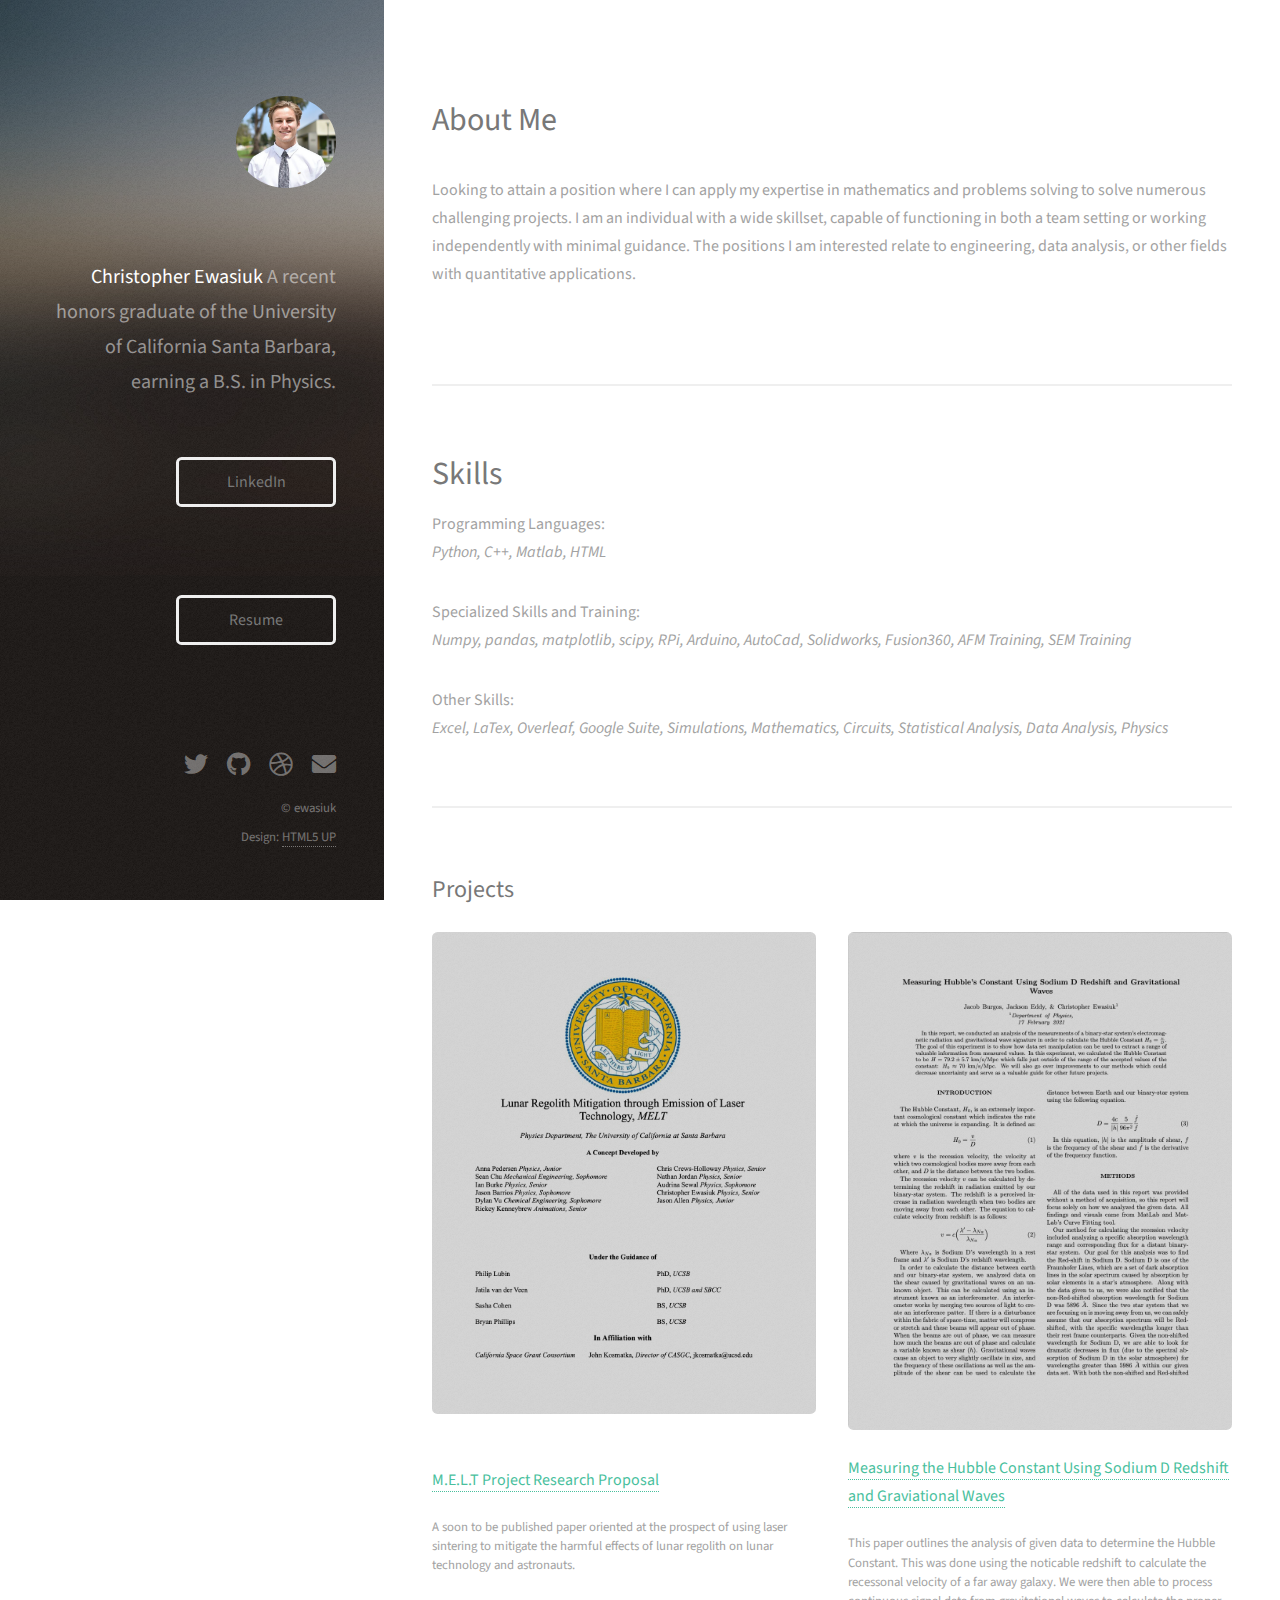
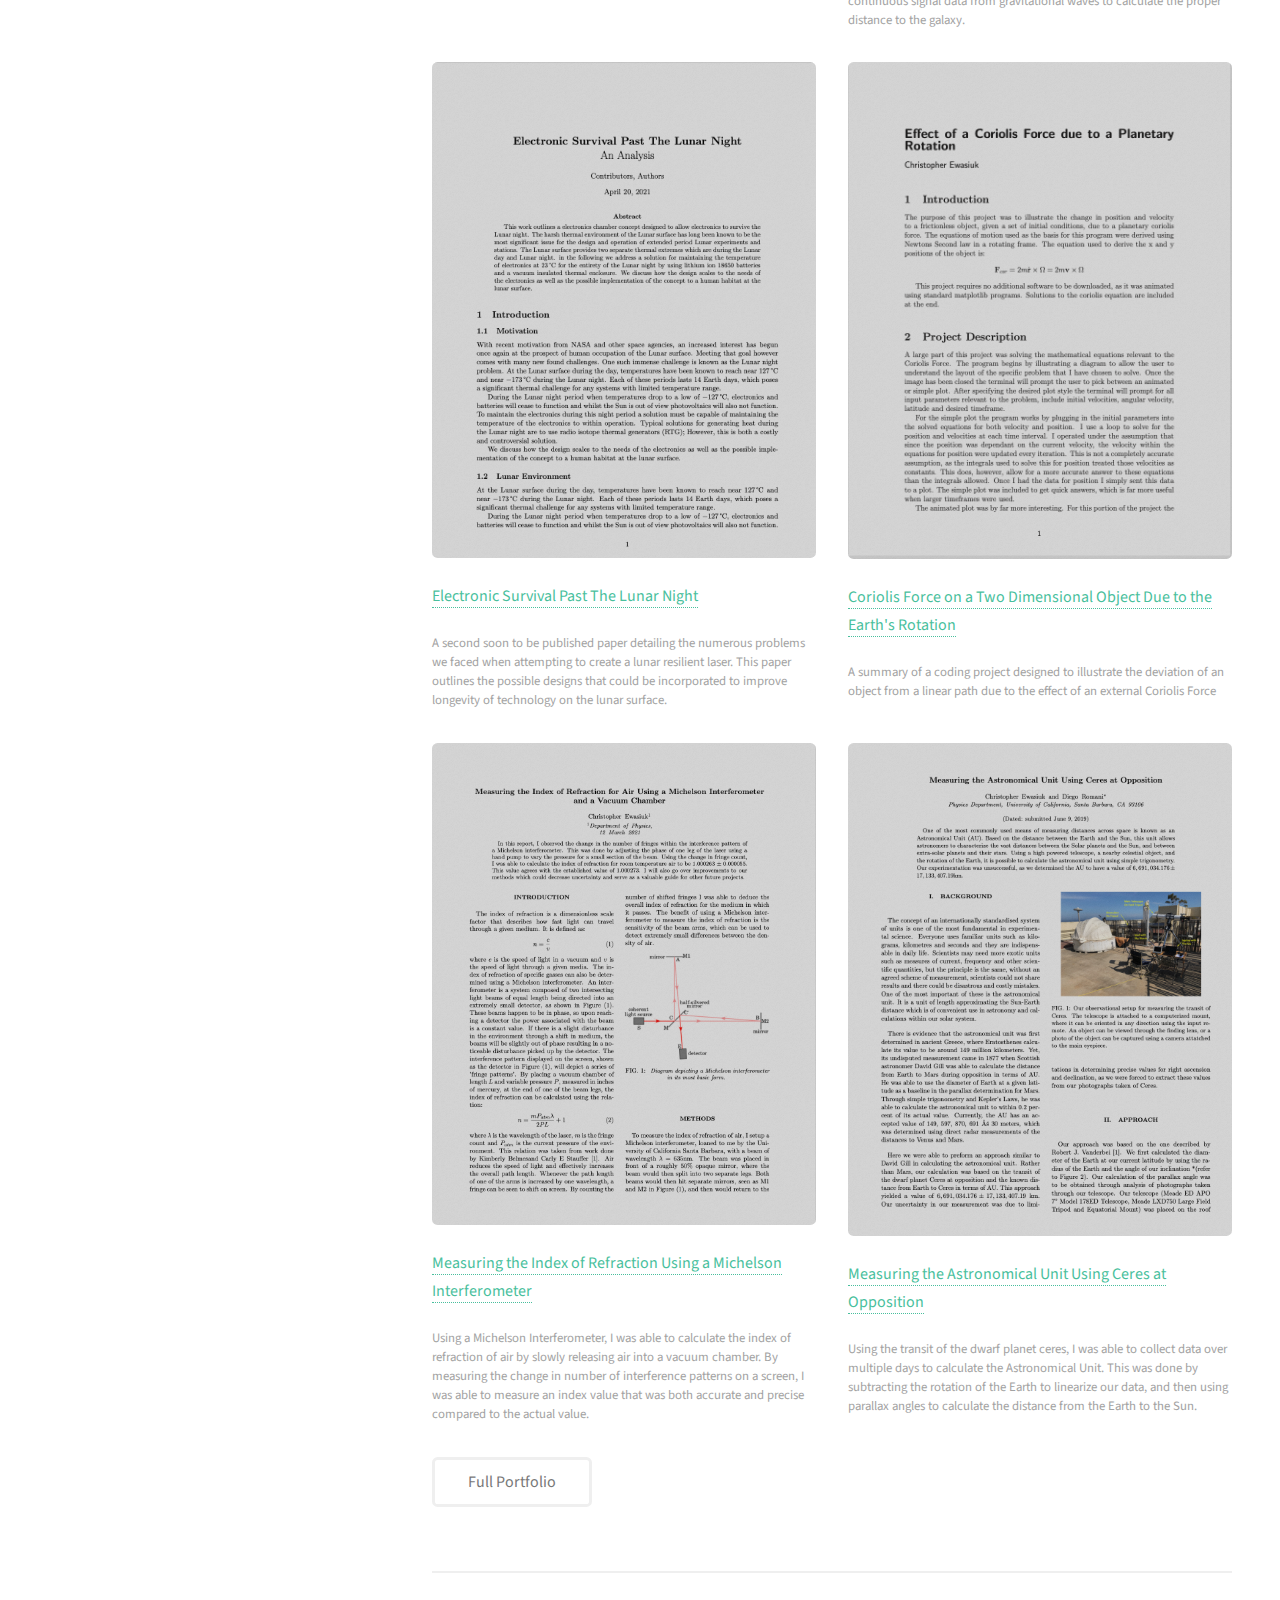
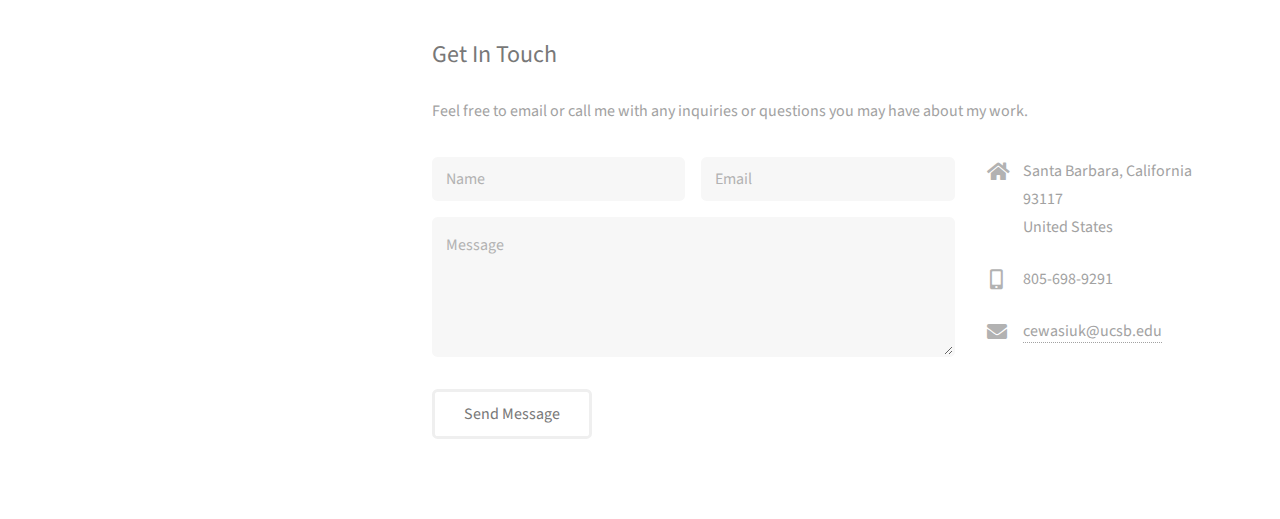
==== index.html @ 1a4da204 "Rename website.html to index.html" ====
<!DOCTYPE HTML>
<!--
	Strata by HTML5 UP
	html5up.net | @ajlkn
	Free for personal and commercial use under the CCA 3.0 license (html5up.net/license)
-->
<html>
	<head>

		<title>Christopher Ewasiuk</title>
		<meta charset="utf-8" />
		<meta name="viewport" content="width=device-width, initial-scale=1, user-scalable=no" />
		<link rel="stylesheet" href="assets/css/main.css" />
	</head>
	<body class="is-preload">

		<!-- Header -->

			<header id="header">
					<a href="#" class="image avatar"><img src="images/me1.png" alt="" /></a>
					<h1><strong>Christopher Ewasiuk</strong><br />
					A recent honors graduate of the University of California Santa Barbara, earning a B.S. in Physics.<br />
					<br>
					</h1>
					<form action="https://www.linkedin.com/in/christopher-ewasiuk-82a64120b/">
						<input type="submit" value="LinkedIn">
						</form>
						<form action="https://drive.google.com/file/d/13O8CID8kS0UCWxO7JYqqO5Xwuoe3tavs/view?usp=sharing">
							<input type="submit" value="Resume">
							</form>
				</div>
			</header>

		<!-- Main -->
			<div id="main">
				<!-- Zero -->
				<section id="one">
					<header class="major">
						<h2>About Me</h2>
					</header>
					<p>Looking to attain a position where I can apply my expertise in mathematics and problems solving to solve numerous challenging projects. I am an individual with a wide skillset, capable of functioning in both a team setting or working independently with minimal guidance. The positions I am interested relate to engineering, data analysis, or other fields with quantitative applications. </p>
					<ul class="actions">
					</ul>
				</section>
				<!-- One -->
					<section id="one">
						<header class="major">
							<h2>Skills</h2>
						<p></p>
						<h2></h2>
						Programming Languages:
						<br>
						<em>Python, C++, Matlab, HTML</em>
						<ul class="actions">
						</ul>
						<p></p>
						<h2></h2>
						Specialized Skills and Training: 
						<br>
						<em>Numpy, pandas, matplotlib, scipy, RPi, Arduino, AutoCad, Solidworks, Fusion360, AFM Training, SEM Training   </em>
						<ul class="actions">
						</ul>
						<p></p>
						<h2></h2>
						Other Skills: 
						<br>
						<em>Excel, LaTex, Overleaf, Google Suite, Simulations, Mathematics, Circuits, Statistical Analysis, Data Analysis, Physics </em>
						<ul class="actions">
						</ul>
					</section>

				<!-- Two -->
					<section id="two">
						<h2>Projects</h2>
						<div class="row">
							<article class="col-6 col-12-xsmall work-item">
								<a href="images/thumbs/RP.png" class="image fit thumb" style="cursor: pointer; outline: 0px;"><img src="images/thumbs/RP.png" alt=""></a>
								<a></a>
								<h2></h2>
								<br>
								<a href ="https://drive.google.com/file/d/1G3NxlJACDOku3ssRFEMOMwwFKSwKffoA/view?usp=sharing">M.E.L.T Project Research Proposal </a>
								<h2></h2>	
								<p>A soon to be published paper oriented at the prospect of using laser sintering to mitigate the harmful effects of lunar regolith on lunar technology and astronauts.</p>
							</article>			
							<article class="col-6 col-12-xsmall work-item">
								<a href="images/thumbs/HC.png" class="image fit thumb" style="cursor: pointer; outline: 0px;"><img src="images/thumbs/HC.png" alt=""></a>
								<a></a>
								<h2></h2>
								<a href ="https://drive.google.com/file/d/1qTR1HyWomZYc8K3uAt5KiYBdl4rA0m9V/view?usp=sharing">Measuring the Hubble Constant Using Sodium D Redshift and Graviational Waves </a>
								<h2></h2>	
								<p>This paper outlines the analysis of given data to determine the Hubble Constant. This was done using the noticable redshift to calculate the recessonal velocity of a far away galaxy. We were then able to process continuous signal data from gravitational waves to calculate the proper distance to the galaxy.</p>
							</article>
							<article class="col-6 col-12-xsmall work-item">
								<a href="images/thumbs/TI.png" class="image fit thumb" style="cursor: pointer; outline: 0px;"><img src="images/thumbs/TI.png" alt=""></a>
								<a></a>
								<h2></h2>
								<a href ="https://drive.google.com/file/d/1qG3LthXAlZELBkNAMPYZkUR-gJjnfCcK/view?usp=sharing">Electronic Survival Past The Lunar Night</a>
								<h2></h2>	
								<p>A second soon to be published paper detailing the numerous problems we faced when attempting to create a lunar resilient laser. This paper outlines the possible designs that could be incorporated to improve longevity of technology on the lunar surface.</p>
							</article>
							<article class="col-6 col-12-xsmall work-item">
								<a href="images/thumbs/CF.png" class="image fit thumb" style="cursor: pointer; outline: 0px;"><img src="images/thumbs/CF.png" alt=""></a>
								<a></a>
								<h2></h2>
								<a href ="https://drive.google.com/file/d/1Tsl9D94K9xUsn72bjaPOBS2mrAXFYmkR/view?usp=sharing">Coriolis Force on a Two Dimensional Object Due to the Earth's Rotation </a>
								<h2></h2>	
								<p>A summary of a coding project designed to illustrate the deviation of an object from a linear path due to the effect of an external Coriolis Force</p>
							</article>
							<article class="col-6 col-12-xsmall work-item">
								<a href="images/thumbs/MI.png" class="image fit thumb" style="cursor: pointer; outline: 0px;"><img src="images/thumbs/MI.png" alt=""></a>
								<a></a>
								<h2></h2>
								<a href ="https://drive.google.com/file/d/168sgkGkQBVQuEK2iRsjmVg5jV-Smj35y/view?usp=sharing">Measuring the Index of Refraction Using a Michelson Interferometer</a>
								<h2></h2>	
								<p>Using a Michelson Interferometer, I was able to calculate the index of refraction of air by slowly releasing air into a vacuum chamber. By measuring the change in number of interference patterns on a screen, I was able to measure an index value that was both accurate and precise compared to the actual value.</p>
							</article>
							<article class="col-6 col-12-xsmall work-item">
								<a href="images/thumbs/AU.png" class="image fit thumb" style="cursor: pointer; outline: 0px;"><img src="images/thumbs/AU.png" alt=""></a>
								<a></a>
								<h2></h2>
								<a href ="https://drive.google.com/file/d/1Mjc2VofhPYbtRqs7-HWRYAAvFCUDBJEt/view?usp=sharing">Measuring the Astronomical Unit Using Ceres at Opposition</a>
								<h2></h2>	
								<p>Using the transit of the dwarf planet ceres, I was able to collect data over multiple days to calculate the Astronomical Unit. This was done by subtracting the rotation of the Earth to linearize our data, and then using parallax angles to calculate the distance from the Earth to the Sun. </p>
							</article>

						</div>
						<ul class="actions">
							<li><a href="https://github.com/cewasiuk" class="button">Full Portfolio</a></li>
						</ul>
					</section>

				<!-- Three -->
					<section id="three">
						<h2>Get In Touch</h2>
						<p>Feel free to email or call me with any inquiries or questions you may have about my work.</p>
						<div class="row">
							<div class="col-8 col-12-small">
								<form method="post" action="#">
									<div class="row gtr-uniform gtr-50">
										<div class="col-6 col-12-xsmall"><input type="text" name="name" id="name" placeholder="Name" /></div>
										<div class="col-6 col-12-xsmall"><input type="email" name="email" id="email" placeholder="Email" /></div>
										<div class="col-12"><textarea name="message" id="message" placeholder="Message" rows="4"></textarea></div>
									</div>
								</form>
								<ul class="actions">
									<li><input type="submit" value="Send Message" /></li>
								</ul>
							</div>
							<div class="col-4 col-12-small">
								<ul class="labeled-icons">
									<li>
										<h3 class="icon solid fa-home"><span class="label">Address</span></h3>
										Santa Barbara, California 93117<br />
										United States
									</li>
									<li>
										<h3 class="icon solid fa-mobile-alt"><span class="label">Phone</span></h3>
										805-698-9291
									</li>
									<li>
										<h3 class="icon solid fa-envelope"><span class="label">Email</span></h3>
										<a href="#">cewasiuk@ucsb.edu</a>
									</li>
								</ul>
							</div>
						</div>
					</section>

				<!-- Four -->
				<!--
					<section id="four">
						<h2>Elements</h2>

						<section>
							<h4>Text</h4>
							<p>This is <b>bold</b> and this is <strong>strong</strong>. This is <i>italic</i> and this is <em>emphasized</em>.
							This is <sup>superscript</sup> text and this is <sub>subscript</sub> text.
							This is <u>underlined</u> and this is code: <code>for (;;) { ... }</code>. Finally, <a href="#">this is a link</a>.</p>
							<hr />
							<header>
								<h4>Heading with a Subtitle</h4>
								<p>Lorem ipsum dolor sit amet nullam id egestas urna aliquam</p>
							</header>
							<p>Nunc lacinia ante nunc ac lobortis. Interdum adipiscing gravida odio porttitor sem non mi integer non faucibus ornare mi ut ante amet placerat aliquet. Volutpat eu sed ante lacinia sapien lorem accumsan varius montes viverra nibh in adipiscing blandit tempus accumsan.</p>
							<header>
								<h5>Heading with a Subtitle</h5>
								<p>Lorem ipsum dolor sit amet nullam id egestas urna aliquam</p>
							</header>
							<p>Nunc lacinia ante nunc ac lobortis. Interdum adipiscing gravida odio porttitor sem non mi integer non faucibus ornare mi ut ante amet placerat aliquet. Volutpat eu sed ante lacinia sapien lorem accumsan varius montes viverra nibh in adipiscing blandit tempus accumsan.</p>
							<hr />
							<h2>Heading Level 2</h2>
							<h3>Heading Level 3</h3>
							<h4>Heading Level 4</h4>
							<h5>Heading Level 5</h5>
							<h6>Heading Level 6</h6>
							<hr />
							<h5>Blockquote</h5>
							<blockquote>Fringilla nisl. Donec accumsan interdum nisi, quis tincidunt felis sagittis eget tempus euismod. Vestibulum ante ipsum primis in faucibus vestibulum. Blandit adipiscing eu felis iaculis volutpat ac adipiscing accumsan faucibus. Vestibulum ante ipsum primis in faucibus lorem ipsum dolor sit amet nullam adipiscing eu felis.</blockquote>
							<h5>Preformatted</h5>
							<pre><code>i = 0;

while (!deck.isInOrder()) {
print 'Iteration ' + i;
deck.shuffle();
i++;
}

print 'It took ' + i + ' iterations to sort the deck.';</code></pre>
						</section>

						<section>
							<h4>Lists</h4>
							<div class="row">
								<div class="col-6 col-12-xsmall">
									<h5>Unordered</h5>
									<ul>
										<li>Dolor pulvinar etiam magna etiam.</li>
										<li>Sagittis adipiscing lorem eleifend.</li>
										<li>Felis enim feugiat dolore viverra.</li>
									</ul>
									<h5>Alternate</h5>
									<ul class="alt">
										<li>Dolor pulvinar etiam magna etiam.</li>
										<li>Sagittis adipiscing lorem eleifend.</li>
										<li>Felis enim feugiat dolore viverra.</li>
									</ul>
								</div>
								<div class="col-6 col-12-xsmall">
									<h5>Ordered</h5>
									<ol>
										<li>Dolor pulvinar etiam magna etiam.</li>
										<li>Etiam vel felis at lorem sed viverra.</li>
										<li>Felis enim feugiat dolore viverra.</li>
										<li>Dolor pulvinar etiam magna etiam.</li>
										<li>Etiam vel felis at lorem sed viverra.</li>
										<li>Felis enim feugiat dolore viverra.</li>
									</ol>
									<h5>Icons</h5>
									<ul class="icons">
										<li><a href="#" class="icon brands fa-twitter"><span class="label">Twitter</span></a></li>
										<li><a href="#" class="icon brands fa-facebook-f"><span class="label">Facebook</span></a></li>
										<li><a href="#" class="icon brands fa-instagram"><span class="label">Instagram</span></a></li>
										<li><a href="#" class="icon brands fa-github"><span class="label">Github</span></a></li>
										<li><a href="#" class="icon brands fa-dribbble"><span class="label">Dribbble</span></a></li>
										<li><a href="#" class="icon brands fa-tumblr"><span class="label">Tumblr</span></a></li>
									</ul>
								</div>
							</div>
							<h5>Actions</h5>
							<ul class="actions">
								<li><a href="#" class="button primary">Default</a></li>
								<li><a href="#" class="button">Default</a></li>
							</ul>
							<ul class="actions small">
								<li><a href="#" class="button primary small">Small</a></li>
								<li><a href="#" class="button small">Small</a></li>
							</ul>
							<div class="row">
								<div class="col-6 col-12-small">
									<ul class="actions stacked">
										<li><a href="#" class="button primary">Default</a></li>
										<li><a href="#" class="button">Default</a></li>
									</ul>
								</div>
								<div class="col-6 col-12-small">
									<ul class="actions stacked">
										<li><a href="#" class="button primary small">Small</a></li>
										<li><a href="#" class="button small">Small</a></li>
									</ul>
								</div>
								<div class="col-6 col-12-small">
									<ul class="actions stacked">
										<li><a href="#" class="button primary fit">Default</a></li>
										<li><a href="#" class="button fit">Default</a></li>
									</ul>
								</div>
								<div class="col-6 col-12-small">
									<ul class="actions stacked">
										<li><a href="#" class="button primary small fit">Small</a></li>
										<li><a href="#" class="button small fit">Small</a></li>
									</ul>
								</div>
							</div>
						</section>

						<section>
							<h4>Table</h4>
							<h5>Default</h5>
							<div class="table-wrapper">
								<table>
									<thead>
										<tr>
											<th>Name</th>
											<th>Description</th>
											<th>Price</th>
										</tr>
									</thead>
									<tbody>
										<tr>
											<td>Item One</td>
											<td>Ante turpis integer aliquet porttitor.</td>
											<td>29.99</td>
										</tr>
										<tr>
											<td>Item Two</td>
											<td>Vis ac commodo adipiscing arcu aliquet.</td>
											<td>19.99</td>
										</tr>
										<tr>
											<td>Item Three</td>
											<td> Morbi faucibus arcu accumsan lorem.</td>
											<td>29.99</td>
										</tr>
										<tr>
											<td>Item Four</td>
											<td>Vitae integer tempus condimentum.</td>
											<td>19.99</td>
										</tr>
										<tr>
											<td>Item Five</td>
											<td>Ante turpis integer aliquet porttitor.</td>
											<td>29.99</td>
										</tr>
									</tbody>
									<tfoot>
										<tr>
											<td colspan="2"></td>
											<td>100.00</td>
										</tr>
									</tfoot>
								</table>
							</div>

							<h5>Alternate</h5>
							<div class="table-wrapper">
								<table class="alt">
									<thead>
										<tr>
											<th>Name</th>
											<th>Description</th>
											<th>Price</th>
										</tr>
									</thead>
									<tbody>
										<tr>
											<td>Item One</td>
											<td>Ante turpis integer aliquet porttitor.</td>
											<td>29.99</td>
										</tr>
										<tr>
											<td>Item Two</td>
											<td>Vis ac commodo adipiscing arcu aliquet.</td>
											<td>19.99</td>
										</tr>
										<tr>
											<td>Item Three</td>
											<td> Morbi faucibus arcu accumsan lorem.</td>
											<td>29.99</td>
										</tr>
										<tr>
											<td>Item Four</td>
											<td>Vitae integer tempus condimentum.</td>
											<td>19.99</td>
										</tr>
										<tr>
											<td>Item Five</td>
											<td>Ante turpis integer aliquet porttitor.</td>
											<td>29.99</td>
										</tr>
									</tbody>
									<tfoot>
										<tr>
											<td colspan="2"></td>
											<td>100.00</td>
										</tr>
									</tfoot>
								</table>
							</div>
						</section>

						<section>
							<h4>Buttons</h4>
							<ul class="actions">
								<li><a href="#" class="button primary">Primary</a></li>
								<li><a href="#" class="button">Default</a></li>
							</ul>
							<ul class="actions">
								<li><a href="#" class="button large">Large</a></li>
								<li><a href="#" class="button">Default</a></li>
								<li><a href="#" class="button small">Small</a></li>
							</ul>
							<ul class="actions fit">
								<li><a href="#" class="button primary fit">Fit</a></li>
								<li><a href="#" class="button fit">Fit</a></li>
							</ul>
							<ul class="actions fit small">
								<li><a href="#" class="button primary fit small">Fit + Small</a></li>
								<li><a href="#" class="button fit small">Fit + Small</a></li>
							</ul>
							<ul class="actions">
								<li><a href="#" class="button primary icon solid fa-download">Icon</a></li>
								<li><a href="#" class="button icon solid fa-download">Icon</a></li>
							</ul>
							<ul class="actions">
								<li><span class="button primary disabled">Primary</span></li>
								<li><span class="button disabled">Default</span></li>
							</ul>
						</section>

						<section>
							<h4>Form</h4>
							<form method="post" action="#">
								<div class="row gtr-uniform gtr-50">
									<div class="col-6 col-12-xsmall">
										<input type="text" name="demo-name" id="demo-name" value="" placeholder="Name" />
									</div>
									<div class="col-6 col-12-xsmall">
										<input type="email" name="demo-email" id="demo-email" value="" placeholder="Email" />
									</div>
									<div class="col-12">
										<select name="demo-category" id="demo-category">
											<option value="">- Category -</option>
											<option value="1">Manufacturing</option>
											<option value="1">Shipping</option>
											<option value="1">Administration</option>
											<option value="1">Human Resources</option>
										</select>
									</div>
									<div class="col-4 col-12-small">
										<input type="radio" id="demo-priority-low" name="demo-priority" checked>
										<label for="demo-priority-low">Low Priority</label>
									</div>
									<div class="col-4 col-12-small">
										<input type="radio" id="demo-priority-normal" name="demo-priority">
										<label for="demo-priority-normal">Normal Priority</label>
									</div>
									<div class="col-4 col-12-small">
										<input type="radio" id="demo-priority-high" name="demo-priority">
										<label for="demo-priority-high">High Priority</label>
									</div>
									<div class="col-6 col-12-small">
										<input type="checkbox" id="demo-copy" name="demo-copy">
										<label for="demo-copy">Email me a copy of this message</label>
									</div>
									<div class="col-6 col-12-small">
										<input type="checkbox" id="demo-human" name="demo-human" checked>
										<label for="demo-human">I am a human and not a robot</label>
									</div>
									<div class="col-12">
										<textarea name="demo-message" id="demo-message" placeholder="Enter your message" rows="6"></textarea>
									</div>
									<div class="col-12">
										<ul class="actions">
											<li><input type="submit" value="Send Message" class="primary" /></li>
											<li><input type="reset" value="Reset" /></li>
										</ul>
									</div>
								</div>
							</form>
						</section>

						<section>
							<h4>Image</h4>
							<h5>Fit</h5>
							<div class="box alt">
								<div class="row gtr-50 gtr-uniform">
									<div class="col-12"><span class="image fit"><img src="images/fulls/05.jpg" alt="" /></span></div>
									<div class="col-4"><span class="image fit"><img src="images/thumbs/01.jpg" alt="" /></span></div>
									<div class="col-4"><span class="image fit"><img src="images/thumbs/02.jpg" alt="" /></span></div>
									<div class="col-4"><span class="image fit"><img src="images/thumbs/03.jpg" alt="" /></span></div>
									<div class="col-4"><span class="image fit"><img src="images/thumbs/04.jpg" alt="" /></span></div>
									<div class="col-4"><span class="image fit"><img src="images/thumbs/05.jpg" alt="" /></span></div>
									<div class="col-4"><span class="image fit"><img src="images/thumbs/06.jpg" alt="" /></span></div>
									<div class="col-4"><span class="image fit"><img src="images/thumbs/03.jpg" alt="" /></span></div>
									<div class="col-4"><span class="image fit"><img src="images/thumbs/02.jpg" alt="" /></span></div>
									<div class="col-4"><span class="image fit"><img src="images/thumbs/01.jpg" alt="" /></span></div>
								</div>
							</div>
							<h5>Left &amp; Right</h5>
							<p><span class="image left"><img src="images/avatar.jpg" alt="" /></span>Fringilla nisl. Donec accumsan interdum nisi, quis tincidunt felis sagittis eget. tempus euismod. Vestibulum ante ipsum primis in faucibus vestibulum. Blandit adipiscing eu felis iaculis volutpat ac adipiscing accumsan eu faucibus. Integer ac pellentesque praesent tincidunt felis sagittis eget. tempus euismod. Vestibulum ante ipsum primis in faucibus vestibulum. Blandit adipiscing eu felis iaculis volutpat ac adipiscing accumsan eu faucibus. Integer ac pellentesque praesent. Donec accumsan interdum nisi, quis tincidunt felis sagittis eget. tempus euismod. Vestibulum ante ipsum primis in faucibus vestibulum. Blandit adipiscing eu felis iaculis volutpat ac adipiscing accumsan eu faucibus. Integer ac pellentesque praesent tincidunt felis sagittis eget. tempus euismod. Vestibulum ante ipsum primis in faucibus vestibulum. Blandit adipiscing eu felis iaculis volutpat ac adipiscing accumsan eu faucibus. Integer ac pellentesque praesent.</p>
							<p><span class="image right"><img src="images/avatar.jpg" alt="" /></span>Fringilla nisl. Donec accumsan interdum nisi, quis tincidunt felis sagittis eget. tempus euismod. Vestibulum ante ipsum primis in faucibus vestibulum. Blandit adipiscing eu felis iaculis volutpat ac adipiscing accumsan eu faucibus. Integer ac pellentesque praesent tincidunt felis sagittis eget. tempus euismod. Vestibulum ante ipsum primis in faucibus vestibulum. Blandit adipiscing eu felis iaculis volutpat ac adipiscing accumsan eu faucibus. Integer ac pellentesque praesent. Donec accumsan interdum nisi, quis tincidunt felis sagittis eget. tempus euismod. Vestibulum ante ipsum primis in faucibus vestibulum. Blandit adipiscing eu felis iaculis volutpat ac adipiscing accumsan eu faucibus. Integer ac pellentesque praesent tincidunt felis sagittis eget. tempus euismod. Vestibulum ante ipsum primis in faucibus vestibulum. Blandit adipiscing eu felis iaculis volutpat ac adipiscing accumsan eu faucibus. Integer ac pellentesque praesent.</p>
						</section>

					</section>
				-->

			</div>

		<!-- Footer -->
			<footer id="footer">
				<div class="inner">
					<ul class="icons">
						<li><a href="#" class="icon brands fa-twitter"><span class="label">Twitter</span></a></li>
						<li><a href="#" class="icon brands fa-github"><span class="label">Github</span></a></li>
						<li><a href="#" class="icon brands fa-dribbble"><span class="label">Dribbble</span></a></li>
						<li><a href="#" class="icon solid fa-envelope"><span class="label">Email</span></a></li>
					</ul>
					<ul class="copyright">
						<li>&copy; ewasiuk</li><li>Design: <a href="http://html5up.net">HTML5 UP</a></li>
					</ul>
				</div>
			</footer>

		<!-- Scripts -->
			<script src="assets/js/jquery.min.js"></script>
			<script src="assets/js/jquery.poptrox.min.js"></script>
			<script src="assets/js/browser.min.js"></script>
			<script src="assets/js/breakpoints.min.js"></script>
			<script src="assets/js/util.js"></script>
			<script src="assets/js/main.js"></script>

	</body>
</html>
---- assets/css/main.css ----
@import url("fontawesome-all.min.css");
@import url("https://fonts.googleapis.com/css?family=Source+Sans+Pro:400,400italic");

/*
	Strata by HTML5 UP
	html5up.net | @ajlkn
	Free for personal and commercial use under the CCA 3.0 license (html5up.net/license)
*/

html, body, div, span, applet, object,
iframe, h1, h2, h3, h4, h5, h6, p, blockquote,
pre, a, abbr, acronym, address, big, cite,
code, del, dfn, em, img, ins, kbd, q, s, samp,
small, strike, strong, sub, sup, tt, var, b,
u, i, center, dl, dt, dd, ol, ul, li, fieldset,
form, label, legend, table, caption, tbody,
tfoot, thead, tr, th, td, article, aside,
canvas, details, embed, figure, figcaption,
footer, header, hgroup, menu, nav, output, ruby,
section, summary, time, mark, audio, video {
	margin: 0;
	padding: 0;
	border: 0;
	font-size: 100%;
	font: inherit;
	vertical-align: baseline;}

article, aside, details, figcaption, figure,
footer, header, hgroup, menu, nav, section {
	display: block;}

body {
	line-height: 1;
}

ol, ul {
	list-style: none;
}

blockquote, q {
	quotes: none;
}

	blockquote:before, blockquote:after, q:before, q:after {
		content: '';
		content: none;
	}

table {
	border-collapse: collapse;
	border-spacing: 0;
}

body {
	-webkit-text-size-adjust: none;
}

mark {
	background-color: transparent;
	color: inherit;
}

input::-moz-focus-inner {
	border: 0;
	padding: 0;
}

input, select, textarea {
	-moz-appearance: none;
	-webkit-appearance: none;
	-ms-appearance: none;
	appearance: none;
}

/* Basic */

	html {
		box-sizing: border-box;
	}

	*, *:before, *:after {
		box-sizing: inherit;
	}

	body {
		background: #fff;
	}

		body.is-preload *, body.is-preload *:before, body.is-preload *:after {
			-moz-animation: none !important;
			-webkit-animation: none !important;
			-ms-animation: none !important;
			animation: none !important;
			-moz-transition: none !important;
			-webkit-transition: none !important;
			-ms-transition: none !important;
			transition: none !important;
		}

	body, input, select, textarea {
		color: #a2a2a2;
		font-family: "Source Sans Pro", Helvetica, sans-serif;
		font-size: 16pt;
		font-weight: 400;
		line-height: 1.75em;
	}

	a {
		-moz-transition: color 0.2s ease-in-out, border-color 0.2s ease-in-out;
		-webkit-transition: color 0.2s ease-in-out, border-color 0.2s ease-in-out;
		-ms-transition: color 0.2s ease-in-out, border-color 0.2s ease-in-out;
		transition: color 0.2s ease-in-out, border-color 0.2s ease-in-out;
		border-bottom: dotted 1px;
		color: #49bf9d;
		text-decoration: none;
	}

		a:hover {
			border-bottom-color: transparent;
			color: #49bf9d !important;
			text-decoration: none;
		}

	strong, b {
		color: #787878;
		font-weight: 400;
	}

	em, i {
		font-style: italic;
	}

	p {
		margin: 0 0 2em 0;
	}

	h1, h2, h3, h4, h5, h6 {
		color: #787878;
		font-weight: 400;
		line-height: 1em;
		margin: 0 0 1em 0;
	}

		h1 a, h2 a, h3 a, h4 a, h5 a, h6 a {
			color: inherit;
			text-decoration: none;
		}

	h1 {
		font-size: 2em;
		line-height: 1.5em;
	}

	h2 {
		font-size: 1.5em;
		line-height: 1.5em;
	}

	h3 {
		font-size: 1.25em;
		line-height: 1.5em;
	}

	h4 {
		font-size: 1.1em;
		line-height: 1.5em;
	}

	h5 {
		font-size: 0.9em;
		line-height: 1.5em;
	}

	h6 {
		font-size: 0.7em;
		line-height: 1.5em;
	}

	sub {
		font-size: 0.8em;
		position: relative;
		top: 0.5em;
	}

	sup {
		font-size: 0.8em;
		position: relative;
		top: -0.5em;
	}

	hr {
		border: 0;
		border-bottom: solid 2px #efefef;
		margin: 2em 0;
	}

		hr.major {
			margin: 3em 0;
		}

	blockquote {
		border-left: solid 6px #efefef;
		font-style: italic;
		margin: 0 0 2em 0;
		padding: 0.5em 0 0.5em 1.5em;
	}

	code {
		background: #f7f7f7;
		border-radius: 0.35em;
		border: solid 2px #efefef;
		font-family: "Courier New", monospace;
		font-size: 0.9em;
		margin: 0 0.25em;
		padding: 0.25em 0.65em;
	}

	pre {
		-webkit-overflow-scrolling: touch;
		font-family: "Courier New", monospace;
		font-size: 0.9em;
		margin: 0 0 2em 0;
	}

		pre code {
			display: block;
			line-height: 1.75em;
			padding: 1em 1.5em;
			overflow-x: auto;
		}

	.align-left {
		text-align: left;
	}

	.align-center {
		text-align: center;
	}

	.align-right {
		text-align: right;
	}

/* Container */

	.container {
		margin: 0 auto;
		max-width: calc(100% - 4em);
		width: 100%;
	}

		.container.xsmall {
			width: 25%;
		}

		.container.small {
			width: 50%;
		}

		.container.medium {
			width: 75%;
		}

		.container.large {
			width: 125%;
		}

		.container.xlarge {
			width: 150%;
		}

		.container.max {
			width: 100%;
		}

		@media screen and (max-width: 980px) {

			.container {
				width: 100% !important;
				max-width: 100% !important;
			}

		}

		@media screen and (max-width: 480px) {

			.container {
				max-width: calc(100% - 3em);
			}

		}

/* Row */

	.row {
		display: flex;
		flex-wrap: wrap;
		box-sizing: border-box;
		align-items: stretch;
	}

		.row > * {
			box-sizing: border-box;
		}

		.row.gtr-uniform > * > :last-child {
			margin-bottom: 0;
		}

		.row.aln-left {
			justify-content: flex-start;
		}

		.row.aln-center {
			justify-content: center;
		}

		.row.aln-right {
			justify-content: flex-end;
		}

		.row.aln-top {
			align-items: flex-start;
		}

		.row.aln-middle {
			align-items: center;
		}

		.row.aln-bottom {
			align-items: flex-end;
		}

		.row > .imp {
			order: -1;
		}

		.row > .col-1 {
			width: 8.33333%;
		}

		.row > .off-1 {
			margin-left: 8.33333%;
		}

		.row > .col-2 {
			width: 16.66667%;
		}

		.row > .off-2 {
			margin-left: 16.66667%;
		}

		.row > .col-3 {
			width: 25%;
		}

		.row > .off-3 {
			margin-left: 25%;
		}

		.row > .col-4 {
			width: 33.33333%;
		}

		.row > .off-4 {
			margin-left: 33.33333%;
		}

		.row > .col-5 {
			width: 41.66667%;
		}

		.row > .off-5 {
			margin-left: 41.66667%;
		}

		.row > .col-6 {
			width: 50%;
		}

		.row > .off-6 {
			margin-left: 50%;
		}

		.row > .col-7 {
			width: 58.33333%;
		}

		.row > .off-7 {
			margin-left: 58.33333%;
		}

		.row > .col-8 {
			width: 66.66667%;
		}

		.row > .off-8 {
			margin-left: 66.66667%;
		}

		.row > .col-9 {
			width: 75%;
		}

		.row > .off-9 {
			margin-left: 75%;
		}

		.row > .col-10 {
			width: 83.33333%;
		}

		.row > .off-10 {
			margin-left: 83.33333%;
		}

		.row > .col-11 {
			width: 91.66667%;
		}

		.row > .off-11 {
			margin-left: 91.66667%;
		}

		.row > .col-12 {
			width: 100%;
		}

		.row > .off-12 {
			margin-left: 100%;
		}

		.row.gtr-0 {
			margin-top: 0;
			margin-left: 0em;
		}

			.row.gtr-0 > * {
				padding: 0 0 0 0em;
			}

			.row.gtr-0.gtr-uniform {
				margin-top: 0em;
			}

				.row.gtr-0.gtr-uniform > * {
					padding-top: 0em;
				}

		.row.gtr-25 {
			margin-top: 0;
			margin-left: -0.625em;
		}

			.row.gtr-25 > * {
				padding: 0 0 0 0.625em;
			}

			.row.gtr-25.gtr-uniform {
				margin-top: -0.625em;
			}

				.row.gtr-25.gtr-uniform > * {
					padding-top: 0.625em;
				}

		.row.gtr-50 {
			margin-top: 0;
			margin-left: -1.25em;
		}

			.row.gtr-50 > * {
				padding: 0 0 0 1.25em;
			}

			.row.gtr-50.gtr-uniform {
				margin-top: -1.25em;
			}

				.row.gtr-50.gtr-uniform > * {
					padding-top: 1.25em;
				}

		.row {
			margin-top: 0;
			margin-left: -2.5em;
		}

			.row > * {
				padding: 0 0 0 2.5em;
			}

			.row.gtr-uniform {
				margin-top: -2.5em;
			}

				.row.gtr-uniform > * {
					padding-top: 2.5em;
				}

		.row.gtr-150 {
			margin-top: 0;
			margin-left: -3.75em;
		}

			.row.gtr-150 > * {
				padding: 0 0 0 3.75em;
			}

			.row.gtr-150.gtr-uniform {
				margin-top: -3.75em;
			}

				.row.gtr-150.gtr-uniform > * {
					padding-top: 3.75em;
				}

		.row.gtr-200 {
			margin-top: 0;
			margin-left: -5em;
		}

			.row.gtr-200 > * {
				padding: 0 0 0 5em;
			}

			.row.gtr-200.gtr-uniform {
				margin-top: -5em;
			}

				.row.gtr-200.gtr-uniform > * {
					padding-top: 5em;
				}

		@media screen and (max-width: 1800px) {

			.row {
				display: flex;
				flex-wrap: wrap;
				box-sizing: border-box;
				align-items: stretch;
			}

				.row > * {
					box-sizing: border-box;
				}

				.row.gtr-uniform > * > :last-child {
					margin-bottom: 0;
				}

				.row.aln-left {
					justify-content: flex-start;
				}

				.row.aln-center {
					justify-content: center;
				}

				.row.aln-right {
					justify-content: flex-end;
				}

				.row.aln-top {
					align-items: flex-start;
				}

				.row.aln-middle {
					align-items: center;
				}

				.row.aln-bottom {
					align-items: flex-end;
				}

				.row > .imp-xlarge {
					order: -1;
				}

				.row > .col-1-xlarge {
					width: 8.33333%;
				}

				.row > .off-1-xlarge {
					margin-left: 8.33333%;
				}

				.row > .col-2-xlarge {
					width: 16.66667%;
				}

				.row > .off-2-xlarge {
					margin-left: 16.66667%;
				}

				.row > .col-3-xlarge {
					width: 25%;
				}

				.row > .off-3-xlarge {
					margin-left: 25%;
				}

				.row > .col-4-xlarge {
					width: 33.33333%;
				}

				.row > .off-4-xlarge {
					margin-left: 33.33333%;
				}

				.row > .col-5-xlarge {
					width: 41.66667%;
				}

				.row > .off-5-xlarge {
					margin-left: 41.66667%;
				}

				.row > .col-6-xlarge {
					width: 50%;
				}

				.row > .off-6-xlarge {
					margin-left: 50%;
				}

				.row > .col-7-xlarge {
					width: 58.33333%;
				}

				.row > .off-7-xlarge {
					margin-left: 58.33333%;
				}

				.row > .col-8-xlarge {
					width: 66.66667%;
				}

				.row > .off-8-xlarge {
					margin-left: 66.66667%;
				}

				.row > .col-9-xlarge {
					width: 75%;
				}

				.row > .off-9-xlarge {
					margin-left: 75%;
				}

				.row > .col-10-xlarge {
					width: 83.33333%;
				}

				.row > .off-10-xlarge {
					margin-left: 83.33333%;
				}

				.row > .col-11-xlarge {
					width: 91.66667%;
				}

				.row > .off-11-xlarge {
					margin-left: 91.66667%;
				}

				.row > .col-12-xlarge {
					width: 100%;
				}

				.row > .off-12-xlarge {
					margin-left: 100%;
				}

				.row.gtr-0 {
					margin-top: 0;
					margin-left: 0em;
				}

					.row.gtr-0 > * {
						padding: 0 0 0 0em;
					}

					.row.gtr-0.gtr-uniform {
						margin-top: 0em;
					}

						.row.gtr-0.gtr-uniform > * {
							padding-top: 0em;
						}

				.row.gtr-25 {
					margin-top: 0;
					margin-left: -0.625em;
				}

					.row.gtr-25 > * {
						padding: 0 0 0 0.625em;
					}

					.row.gtr-25.gtr-uniform {
						margin-top: -0.625em;
					}

						.row.gtr-25.gtr-uniform > * {
							padding-top: 0.625em;
						}

				.row.gtr-50 {
					margin-top: 0;
					margin-left: -1.25em;
				}

					.row.gtr-50 > * {
						padding: 0 0 0 1.25em;
					}

					.row.gtr-50.gtr-uniform {
						margin-top: -1.25em;
					}

						.row.gtr-50.gtr-uniform > * {
							padding-top: 1.25em;
						}

				.row {
					margin-top: 0;
					margin-left: -2.5em;
				}

					.row > * {
						padding: 0 0 0 2.5em;
					}

					.row.gtr-uniform {
						margin-top: -2.5em;
					}

						.row.gtr-uniform > * {
							padding-top: 2.5em;
						}

				.row.gtr-150 {
					margin-top: 0;
					margin-left: -3.75em;
				}

					.row.gtr-150 > * {
						padding: 0 0 0 3.75em;
					}

					.row.gtr-150.gtr-uniform {
						margin-top: -3.75em;
					}

						.row.gtr-150.gtr-uniform > * {
							padding-top: 3.75em;
						}

				.row.gtr-200 {
					margin-top: 0;
					margin-left: -5em;
				}

					.row.gtr-200 > * {
						padding: 0 0 0 5em;
					}

					.row.gtr-200.gtr-uniform {
						margin-top: -5em;
					}

						.row.gtr-200.gtr-uniform > * {
							padding-top: 5em;
						}

		}

		@media screen and (max-width: 1280px) {

			.row {
				display: flex;
				flex-wrap: wrap;
				box-sizing: border-box;
				align-items: stretch;
			}

				.row > * {
					box-sizing: border-box;
				}

				.row.gtr-uniform > * > :last-child {
					margin-bottom: 0;
				}

				.row.aln-left {
					justify-content: flex-start;
				}

				.row.aln-center {
					justify-content: center;
				}

				.row.aln-right {
					justify-content: flex-end;
				}

				.row.aln-top {
					align-items: flex-start;
				}

				.row.aln-middle {
					align-items: center;
				}

				.row.aln-bottom {
					align-items: flex-end;
				}

				.row > .imp-large {
					order: -1;
				}

				.row > .col-1-large {
					width: 8.33333%;
				}

				.row > .off-1-large {
					margin-left: 8.33333%;
				}

				.row > .col-2-large {
					width: 16.66667%;
				}

				.row > .off-2-large {
					margin-left: 16.66667%;
				}

				.row > .col-3-large {
					width: 25%;
				}

				.row > .off-3-large {
					margin-left: 25%;
				}

				.row > .col-4-large {
					width: 33.33333%;
				}

				.row > .off-4-large {
					margin-left: 33.33333%;
				}

				.row > .col-5-large {
					width: 41.66667%;
				}

				.row > .off-5-large {
					margin-left: 41.66667%;
				}

				.row > .col-6-large {
					width: 50%;
				}

				.row > .off-6-large {
					margin-left: 50%;
				}

				.row > .col-7-large {
					width: 58.33333%;
				}

				.row > .off-7-large {
					margin-left: 58.33333%;
				}

				.row > .col-8-large {
					width: 66.66667%;
				}

				.row > .off-8-large {
					margin-left: 66.66667%;
				}

				.row > .col-9-large {
					width: 75%;
				}

				.row > .off-9-large {
					margin-left: 75%;
				}

				.row > .col-10-large {
					width: 83.33333%;
				}

				.row > .off-10-large {
					margin-left: 83.33333%;
				}

				.row > .col-11-large {
					width: 91.66667%;
				}

				.row > .off-11-large {
					margin-left: 91.66667%;
				}

				.row > .col-12-large {
					width: 100%;
				}

				.row > .off-12-large {
					margin-left: 100%;
				}

				.row.gtr-0 {
					margin-top: 0;
					margin-left: 0em;
				}

					.row.gtr-0 > * {
						padding: 0 0 0 0em;
					}

					.row.gtr-0.gtr-uniform {
						margin-top: 0em;
					}

						.row.gtr-0.gtr-uniform > * {
							padding-top: 0em;
						}

				.row.gtr-25 {
					margin-top: 0;
					margin-left: -0.5em;
				}

					.row.gtr-25 > * {
						padding: 0 0 0 0.5em;
					}

					.row.gtr-25.gtr-uniform {
						margin-top: -0.5em;
					}

						.row.gtr-25.gtr-uniform > * {
							padding-top: 0.5em;
						}

				.row.gtr-50 {
					margin-top: 0;
					margin-left: -1em;
				}

					.row.gtr-50 > * {
						padding: 0 0 0 1em;
					}

					.row.gtr-50.gtr-uniform {
						margin-top: -1em;
					}

						.row.gtr-50.gtr-uniform > * {
							padding-top: 1em;
						}

				.row {
					margin-top: 0;
					margin-left: -2em;
				}

					.row > * {
						padding: 0 0 0 2em;
					}

					.row.gtr-uniform {
						margin-top: -2em;
					}

						.row.gtr-uniform > * {
							padding-top: 2em;
						}

				.row.gtr-150 {
					margin-top: 0;
					margin-left: -3em;
				}

					.row.gtr-150 > * {
						padding: 0 0 0 3em;
					}

					.row.gtr-150.gtr-uniform {
						margin-top: -3em;
					}

						.row.gtr-150.gtr-uniform > * {
							padding-top: 3em;
						}

				.row.gtr-200 {
					margin-top: 0;
					margin-left: -4em;
				}

					.row.gtr-200 > * {
						padding: 0 0 0 4em;
					}

					.row.gtr-200.gtr-uniform {
						margin-top: -4em;
					}

						.row.gtr-200.gtr-uniform > * {
							padding-top: 4em;
						}

		}

		@media screen and (max-width: 980px) {

			.row {
				display: flex;
				flex-wrap: wrap;
				box-sizing: border-box;
				align-items: stretch;
			}

				.row > * {
					box-sizing: border-box;
				}

				.row.gtr-uniform > * > :last-child {
					margin-bottom: 0;
				}

				.row.aln-left {
					justify-content: flex-start;
				}

				.row.aln-center {
					justify-content: center;
				}

				.row.aln-right {
					justify-content: flex-end;
				}

				.row.aln-top {
					align-items: flex-start;
				}

				.row.aln-middle {
					align-items: center;
				}

				.row.aln-bottom {
					align-items: flex-end;
				}

				.row > .imp-medium {
					order: -1;
				}

				.row > .col-1-medium {
					width: 8.33333%;
				}

				.row > .off-1-medium {
					margin-left: 8.33333%;
				}

				.row > .col-2-medium {
					width: 16.66667%;
				}

				.row > .off-2-medium {
					margin-left: 16.66667%;
				}

				.row > .col-3-medium {
					width: 25%;
				}

				.row > .off-3-medium {
					margin-left: 25%;
				}

				.row > .col-4-medium {
					width: 33.33333%;
				}

				.row > .off-4-medium {
					margin-left: 33.33333%;
				}

				.row > .col-5-medium {
					width: 41.66667%;
				}

				.row > .off-5-medium {
					margin-left: 41.66667%;
				}

				.row > .col-6-medium {
					width: 50%;
				}

				.row > .off-6-medium {
					margin-left: 50%;
				}

				.row > .col-7-medium {
					width: 58.33333%;
				}

				.row > .off-7-medium {
					margin-left: 58.33333%;
				}

				.row > .col-8-medium {
					width: 66.66667%;
				}

				.row > .off-8-medium {
					margin-left: 66.66667%;
				}

				.row > .col-9-medium {
					width: 75%;
				}

				.row > .off-9-medium {
					margin-left: 75%;
				}

				.row > .col-10-medium {
					width: 83.33333%;
				}

				.row > .off-10-medium {
					margin-left: 83.33333%;
				}

				.row > .col-11-medium {
					width: 91.66667%;
				}

				.row > .off-11-medium {
					margin-left: 91.66667%;
				}

				.row > .col-12-medium {
					width: 100%;
				}

				.row > .off-12-medium {
					margin-left: 100%;
				}

				.row.gtr-0 {
					margin-top: 0;
					margin-left: 0em;
				}

					.row.gtr-0 > * {
						padding: 0 0 0 0em;
					}

					.row.gtr-0.gtr-uniform {
						margin-top: 0em;
					}

						.row.gtr-0.gtr-uniform > * {
							padding-top: 0em;
						}

				.row.gtr-25 {
					margin-top: 0;
					margin-left: -0.5em;
				}

					.row.gtr-25 > * {
						padding: 0 0 0 0.5em;
					}

					.row.gtr-25.gtr-uniform {
						margin-top: -0.5em;
					}

						.row.gtr-25.gtr-uniform > * {
							padding-top: 0.5em;
						}

				.row.gtr-50 {
					margin-top: 0;
					margin-left: -1em;
				}

					.row.gtr-50 > * {
						padding: 0 0 0 1em;
					}

					.row.gtr-50.gtr-uniform {
						margin-top: -1em;
					}

						.row.gtr-50.gtr-uniform > * {
							padding-top: 1em;
						}

				.row {
					margin-top: 0;
					margin-left: -2em;
				}

					.row > * {
						padding: 0 0 0 2em;
					}

					.row.gtr-uniform {
						margin-top: -2em;
					}

						.row.gtr-uniform > * {
							padding-top: 2em;
						}

				.row.gtr-150 {
					margin-top: 0;
					margin-left: -3em;
				}

					.row.gtr-150 > * {
						padding: 0 0 0 3em;
					}

					.row.gtr-150.gtr-uniform {
						margin-top: -3em;
					}

						.row.gtr-150.gtr-uniform > * {
							padding-top: 3em;
						}

				.row.gtr-200 {
					margin-top: 0;
					margin-left: -4em;
				}

					.row.gtr-200 > * {
						padding: 0 0 0 4em;
					}

					.row.gtr-200.gtr-uniform {
						margin-top: -4em;
					}

						.row.gtr-200.gtr-uniform > * {
							padding-top: 4em;
						}

		}

		@media screen and (max-width: 736px) {

			.row {
				display: flex;
				flex-wrap: wrap;
				box-sizing: border-box;
				align-items: stretch;
			}

				.row > * {
					box-sizing: border-box;
				}

				.row.gtr-uniform > * > :last-child {
					margin-bottom: 0;
				}

				.row.aln-left {
					justify-content: flex-start;
				}

				.row.aln-center {
					justify-content: center;
				}

				.row.aln-right {
					justify-content: flex-end;
				}

				.row.aln-top {
					align-items: flex-start;
				}

				.row.aln-middle {
					align-items: center;
				}

				.row.aln-bottom {
					align-items: flex-end;
				}

				.row > .imp-small {
					order: -1;
				}

				.row > .col-1-small {
					width: 8.33333%;
				}

				.row > .off-1-small {
					margin-left: 8.33333%;
				}

				.row > .col-2-small {
					width: 16.66667%;
				}

				.row > .off-2-small {
					margin-left: 16.66667%;
				}

				.row > .col-3-small {
					width: 25%;
				}

				.row > .off-3-small {
					margin-left: 25%;
				}

				.row > .col-4-small {
					width: 33.33333%;
				}

				.row > .off-4-small {
					margin-left: 33.33333%;
				}

				.row > .col-5-small {
					width: 41.66667%;
				}

				.row > .off-5-small {
					margin-left: 41.66667%;
				}

				.row > .col-6-small {
					width: 50%;
				}

				.row > .off-6-small {
					margin-left: 50%;
				}

				.row > .col-7-small {
					width: 58.33333%;
				}

				.row > .off-7-small {
					margin-left: 58.33333%;
				}

				.row > .col-8-small {
					width: 66.66667%;
				}

				.row > .off-8-small {
					margin-left: 66.66667%;
				}

				.row > .col-9-small {
					width: 75%;
				}

				.row > .off-9-small {
					margin-left: 75%;
				}

				.row > .col-10-small {
					width: 83.33333%;
				}

				.row > .off-10-small {
					margin-left: 83.33333%;
				}

				.row > .col-11-small {
					width: 91.66667%;
				}

				.row > .off-11-small {
					margin-left: 91.66667%;
				}

				.row > .col-12-small {
					width: 100%;
				}

				.row > .off-12-small {
					margin-left: 100%;
				}

				.row.gtr-0 {
					margin-top: 0;
					margin-left: 0em;
				}

					.row.gtr-0 > * {
						padding: 0 0 0 0em;
					}

					.row.gtr-0.gtr-uniform {
						margin-top: 0em;
					}

						.row.gtr-0.gtr-uniform > * {
							padding-top: 0em;
						}

				.row.gtr-25 {
					margin-top: 0;
					margin-left: -0.375em;
				}

					.row.gtr-25 > * {
						padding: 0 0 0 0.375em;
					}

					.row.gtr-25.gtr-uniform {
						margin-top: -0.375em;
					}

						.row.gtr-25.gtr-uniform > * {
							padding-top: 0.375em;
						}

				.row.gtr-50 {
					margin-top: 0;
					margin-left: -0.75em;
				}

					.row.gtr-50 > * {
						padding: 0 0 0 0.75em;
					}

					.row.gtr-50.gtr-uniform {
						margin-top: -0.75em;
					}

						.row.gtr-50.gtr-uniform > * {
							padding-top: 0.75em;
						}

				.row {
					margin-top: 0;
					margin-left: -1.5em;
				}

					.row > * {
						padding: 0 0 0 1.5em;
					}

					.row.gtr-uniform {
						margin-top: -1.5em;
					}

						.row.gtr-uniform > * {
							padding-top: 1.5em;
						}

				.row.gtr-150 {
					margin-top: 0;
					margin-left: -2.25em;
				}

					.row.gtr-150 > * {
						padding: 0 0 0 2.25em;
					}

					.row.gtr-150.gtr-uniform {
						margin-top: -2.25em;
					}

						.row.gtr-150.gtr-uniform > * {
							padding-top: 2.25em;
						}

				.row.gtr-200 {
					margin-top: 0;
					margin-left: -3em;
				}

					.row.gtr-200 > * {
						padding: 0 0 0 3em;
					}

					.row.gtr-200.gtr-uniform {
						margin-top: -3em;
					}

						.row.gtr-200.gtr-uniform > * {
							padding-top: 3em;
						}

		}

		@media screen and (max-width: 480px) {

			.row {
				display: flex;
				flex-wrap: wrap;
				box-sizing: border-box;
				align-items: stretch;
			}

				.row > * {
					box-sizing: border-box;
				}

				.row.gtr-uniform > * > :last-child {
					margin-bottom: 0;
				}

				.row.aln-left {
					justify-content: flex-start;
				}

				.row.aln-center {
					justify-content: center;
				}

				.row.aln-right {
					justify-content: flex-end;
				}

				.row.aln-top {
					align-items: flex-start;
				}

				.row.aln-middle {
					align-items: center;
				}

				.row.aln-bottom {
					align-items: flex-end;
				}

				.row > .imp-xsmall {
					order: -1;
				}

				.row > .col-1-xsmall {
					width: 8.33333%;
				}

				.row > .off-1-xsmall {
					margin-left: 8.33333%;
				}

				.row > .col-2-xsmall {
					width: 16.66667%;
				}

				.row > .off-2-xsmall {
					margin-left: 16.66667%;
				}

				.row > .col-3-xsmall {
					width: 25%;
				}

				.row > .off-3-xsmall {
					margin-left: 25%;
				}

				.row > .col-4-xsmall {
					width: 33.33333%;
				}

				.row > .off-4-xsmall {
					margin-left: 33.33333%;
				}

				.row > .col-5-xsmall {
					width: 41.66667%;
				}

				.row > .off-5-xsmall {
					margin-left: 41.66667%;
				}

				.row > .col-6-xsmall {
					width: 50%;
				}

				.row > .off-6-xsmall {
					margin-left: 50%;
				}

				.row > .col-7-xsmall {
					width: 58.33333%;
				}

				.row > .off-7-xsmall {
					margin-left: 58.33333%;
				}

				.row > .col-8-xsmall {
					width: 66.66667%;
				}

				.row > .off-8-xsmall {
					margin-left: 66.66667%;
				}

				.row > .col-9-xsmall {
					width: 75%;
				}

				.row > .off-9-xsmall {
					margin-left: 75%;
				}

				.row > .col-10-xsmall {
					width: 83.33333%;
				}

				.row > .off-10-xsmall {
					margin-left: 83.33333%;
				}

				.row > .col-11-xsmall {
					width: 91.66667%;
				}

				.row > .off-11-xsmall {
					margin-left: 91.66667%;
				}

				.row > .col-12-xsmall {
					width: 100%;
				}

				.row > .off-12-xsmall {
					margin-left: 100%;
				}

				.row.gtr-0 {
					margin-top: 0;
					margin-left: 0em;
				}

					.row.gtr-0 > * {
						padding: 0 0 0 0em;
					}

					.row.gtr-0.gtr-uniform {
						margin-top: 0em;
					}

						.row.gtr-0.gtr-uniform > * {
							padding-top: 0em;
						}

				.row.gtr-25 {
					margin-top: 0;
					margin-left: -0.375em;
				}

					.row.gtr-25 > * {
						padding: 0 0 0 0.375em;
					}

					.row.gtr-25.gtr-uniform {
						margin-top: -0.375em;
					}

						.row.gtr-25.gtr-uniform > * {
							padding-top: 0.375em;
						}

				.row.gtr-50 {
					margin-top: 0;
					margin-left: -0.75em;
				}

					.row.gtr-50 > * {
						padding: 0 0 0 0.75em;
					}

					.row.gtr-50.gtr-uniform {
						margin-top: -0.75em;
					}

						.row.gtr-50.gtr-uniform > * {
							padding-top: 0.75em;
						}

				.row {
					margin-top: 0;
					margin-left: -1.5em;
				}

					.row > * {
						padding: 0 0 0 1.5em;
					}

					.row.gtr-uniform {
						margin-top: -1.5em;
					}

						.row.gtr-uniform > * {
							padding-top: 1.5em;
						}

				.row.gtr-150 {
					margin-top: 0;
					margin-left: -2.25em;
				}

					.row.gtr-150 > * {
						padding: 0 0 0 2.25em;
					}

					.row.gtr-150.gtr-uniform {
						margin-top: -2.25em;
					}

						.row.gtr-150.gtr-uniform > * {
							padding-top: 2.25em;
						}

				.row.gtr-200 {
					margin-top: 0;
					margin-left: -3em;
				}

					.row.gtr-200 > * {
						padding: 0 0 0 3em;
					}

					.row.gtr-200.gtr-uniform {
						margin-top: -3em;
					}

						.row.gtr-200.gtr-uniform > * {
							padding-top: 3em;
						}

		}

/* Section/Article */

	section.special, article.special {
		text-align: center;
	}

	header p {
		color: #b2b2b2;
		position: relative;
		margin: 0 0 1.5em 0;
	}

	header h2 + p {
		font-size: 1.25em;
		margin-top: -1em;
		line-height: 1.5em;
	}

	header h3 + p {
		font-size: 1.1em;
		margin-top: -0.8em;
		line-height: 1.5em;
	}

	header h4 + p,
	header h5 + p,
	header h6 + p {
		font-size: 0.9em;
		margin-top: -0.6em;
		line-height: 1.5em;
	}

	header.major h2 {
		font-size: 2em;
	}

/* Form */

	form {
		margin: 0 0 2em 0;
	}

	label {
		color: #787878;
		display: block;
		font-size: 0.9em;
		font-weight: 400;
		margin: 0 0 1em 0;
	}

	input[type="text"],
	input[type="password"],
	input[type="email"],
	select,
	textarea {
		-moz-appearance: none;
		-webkit-appearance: none;
		-ms-appearance: none;
		appearance: none;
		background: #f7f7f7;
		border-radius: 0.35em;
		border: solid 2px transparent;
		color: inherit;
		display: block;
		outline: 0;
		padding: 0 0.75em;
		text-decoration: none;
		width: 100%;
	}

		input[type="text"]:invalid,
		input[type="password"]:invalid,
		input[type="email"]:invalid,
		select:invalid,
		textarea:invalid {
			box-shadow: none;
		}

		input[type="text"]:focus,
		input[type="password"]:focus,
		input[type="email"]:focus,
		select:focus,
		textarea:focus {
			border-color: #49bf9d;
		}

	select {
		background-image: url("data:image/svg+xml;charset=utf8,%3Csvg xmlns='http://www.w3.org/2000/svg' width='40' height='40' preserveAspectRatio='none' viewBox='0 0 40 40'%3E%3Cpath d='M9.4,12.3l10.4,10.4l10.4-10.4c0.2-0.2,0.5-0.4,0.9-0.4c0.3,0,0.6,0.1,0.9,0.4l3.3,3.3c0.2,0.2,0.4,0.5,0.4,0.9 c0,0.4-0.1,0.6-0.4,0.9L20.7,31.9c-0.2,0.2-0.5,0.4-0.9,0.4c-0.3,0-0.6-0.1-0.9-0.4L4.3,17.3c-0.2-0.2-0.4-0.5-0.4-0.9 c0-0.4,0.1-0.6,0.4-0.9l3.3-3.3c0.2-0.2,0.5-0.4,0.9-0.4S9.1,12.1,9.4,12.3z' fill='%23dfdfdf' /%3E%3C/svg%3E");
		background-size: 1.25rem;
		background-repeat: no-repeat;
		background-position: calc(100% - 1rem) center;
		height: 2.75em;
		padding-right: 2.75em;
		text-overflow: ellipsis;
	}

		select option {
			color: #787878;
			background: #fff;
		}

		select:focus::-ms-value {
			background-color: transparent;
		}

		select::-ms-expand {
			display: none;
		}

	input[type="text"],
	input[type="password"],
	input[type="email"],
	select {
		height: 2.75em;
	}

	textarea {
		padding: 0.75em;
	}

	input[type="checkbox"],
	input[type="radio"] {
		-moz-appearance: none;
		-webkit-appearance: none;
		-ms-appearance: none;
		appearance: none;
		display: block;
		float: left;
		margin-right: -2em;
		opacity: 0;
		width: 1em;
		z-index: -1;
	}

		input[type="checkbox"] + label,
		input[type="radio"] + label {
			text-decoration: none;
			color: #a2a2a2;
			cursor: pointer;
			display: inline-block;
			font-size: 1em;
			font-weight: 400;
			padding-left: 2.4em;
			padding-right: 0.75em;
			position: relative;
		}

			input[type="checkbox"] + label:before,
			input[type="radio"] + label:before {
				-moz-osx-font-smoothing: grayscale;
				-webkit-font-smoothing: antialiased;
				display: inline-block;
				font-style: normal;
				font-variant: normal;
				text-rendering: auto;
				line-height: 1;
				text-transform: none !important;
				font-family: 'Font Awesome 5 Free';
				font-weight: 900;
			}

			input[type="checkbox"] + label:before,
			input[type="radio"] + label:before {
				background: #f7f7f7;
				border-radius: 0.35em;
				border: solid 2px transparent;
				content: '';
				display: inline-block;
				font-size: 0.8em;
				height: 2.0625em;
				left: 0;
				line-height: 1.85625em;
				position: absolute;
				text-align: center;
				top: 0;
				width: 2.0625em;
			}

		input[type="checkbox"]:checked + label:before,
		input[type="radio"]:checked + label:before {
			background: #787878;
			border-color: #787878;
			color: #fff;
			content: '\f00c';
		}

		input[type="checkbox"]:focus + label:before,
		input[type="radio"]:focus + label:before {
			border-color: #49bf9d;
		}

	input[type="checkbox"] + label:before {
		border-radius: 0.35em;
	}

	input[type="radio"] + label:before {
		border-radius: 100%;
	}

	::-webkit-input-placeholder {
		color: #b2b2b2 !important;
		opacity: 1.0;
	}

	:-moz-placeholder {
		color: #b2b2b2 !important;
		opacity: 1.0;
	}

	::-moz-placeholder {
		color: #b2b2b2 !important;
		opacity: 1.0;
	}

	:-ms-input-placeholder {
		color: #b2b2b2 !important;
		opacity: 1.0;
	}

/* Box */

	.box {
		border-radius: 0.35em;
		border: solid 2px #efefef;
		margin-bottom: 2em;
		padding: 1.5em;
	}

		.box > :last-child,
		.box > :last-child > :last-child,
		.box > :last-child > :last-child > :last-child {
			margin-bottom: 0;
		}

		.box.alt {
			border: 0;
			border-radius: 0;
			padding: 0;
		}

/* Icon */

	.icon {
		text-decoration: none;
		border-bottom: none;
		position: relative;
	}

		.icon:before {
			-moz-osx-font-smoothing: grayscale;
			-webkit-font-smoothing: antialiased;
			display: inline-block;
			font-style: normal;
			font-variant: normal;
			text-rendering: auto;
			line-height: 1;
			text-transform: none !important;
			font-family: 'Font Awesome 5 Free';
			font-weight: 400;
		}

		.icon > .label {
			display: none;
		}

		.icon:before {
			line-height: inherit;
		}

		.icon.solid:before {
			font-weight: 900;
		}

		.icon.brands:before {
			font-family: 'Font Awesome 5 Brands';
		}

/* Image */

	.image {
		border-radius: 0.35em;
		border: 0;
		display: inline-block;
		position: relative;
	}

		.image:before {
			-moz-transition: opacity 0.2s ease-in-out;
			-webkit-transition: opacity 0.2s ease-in-out;
			-ms-transition: opacity 0.2s ease-in-out;
			transition: opacity 0.2s ease-in-out;
			background: url("images/overlay.png");
			border-radius: 0.35em;
			content: '';
			display: block;
			height: 100%;
			left: 0;
			opacity: 0.5;
			position: absolute;
			top: 0;
			width: 100%;
		}

		.image.thumb {
			text-align: center;
		}

			.image.thumb:after {
				-moz-transition: opacity 0.2s ease-in-out;
				-webkit-transition: opacity 0.2s ease-in-out;
				-ms-transition: opacity 0.2s ease-in-out;
				transition: opacity 0.2s ease-in-out;
				border-radius: 0.35em;
				border: solid 3px rgba(255, 255, 255, 0.5);
				color: #fff;
				content: 'View';
				display: inline-block;
				font-size: 0.8em;
				font-weight: 400;
				left: 50%;
				line-height: 2.25em;
				margin: -1.25em 0 0 -3em;
				opacity: 0;
				padding: 0 1.5em;
				position: absolute;
				text-align: center;
				text-decoration: none;
				top: 50%;
				white-space: nowrap;
			}

			.image.thumb:hover:after {
				opacity: 1.0;
			}

			.image.thumb:hover:before {
				background: url("images/overlay.png"), url("images/overlay.png");
				opacity: 1.0;
			}

		.image img {
			border-radius: 0.35em;
			display: block;
		}

		.image.left {
			float: left;
			margin: 0 1.5em 1em 0;
			top: 0.25em;
		}

		.image.right {
			float: right;
			margin: 0 0 1em 1.5em;
			top: 0.25em;
		}

		.image.left, .image.right {
			max-width: 40%;
		}

			.image.left img, .image.right img {
				width: 100%;
			}

		.image.fit {
			display: block;
			margin: 0 0 2em 0;
			width: 100%;
		}

			.image.fit img {
				width: 100%;
			}

		.image.avatar {
			border-radius: 100%;
		}

			.image.avatar:before {
				display: none;
			}

			.image.avatar img {
				border-radius: 100%;
				width: 100%;
			}

/* List */

	ol {
		list-style: decimal;
		margin: 0 0 2em 0;
		padding-left: 1.25em;
	}

		ol li {
			padding-left: 0.25em;
		}

	ul {
		list-style: disc;
		margin: 0 0 2em 0;
		padding-left: 1em;
	}

		ul li {
			padding-left: 0.5em;
		}

		ul.alt {
			list-style: none;
			padding-left: 0;
		}

			ul.alt li {
				border-top: solid 2px #efefef;
				padding: 0.5em 0;
			}

				ul.alt li:first-child {
					border-top: 0;
					padding-top: 0;
				}

	dl {
		margin: 0 0 2em 0;
	}

/* Icons */

	ul.icons {
		cursor: default;
		list-style: none;
		padding-left: 0;
	}

		ul.icons li {
			display: inline-block;
			padding: 0 1em 0 0;
		}

			ul.icons li:last-child {
				padding-right: 0;
			}

			ul.icons li .icon:before {
				font-size: 1.5em;
			}

/* Labeled Icons */

	ul.labeled-icons {
		list-style: none;
		padding: 0;
	}

		ul.labeled-icons li {
			line-height: 1.75em;
			margin: 1.5em 0 0 0;
			padding-left: 2.25em;
			position: relative;
		}

			ul.labeled-icons li:first-child {
				margin-top: 0;
			}

			ul.labeled-icons li a {
				color: inherit;
			}

			ul.labeled-icons li h3 {
				color: #b2b2b2;
				left: 0;
				position: absolute;
				text-align: center;
				top: 0;
				width: 1em;
			}

/* Actions */

	ul.actions {
		display: -moz-flex;
		display: -webkit-flex;
		display: -ms-flex;
		display: flex;
		cursor: default;
		list-style: none;
		margin-left: -1em;
		padding-left: 0;
	}

		ul.actions li {
			padding: 0 0 0 1em;
			vertical-align: middle;
		}

		ul.actions.special {
			-moz-justify-content: center;
			-webkit-justify-content: center;
			-ms-justify-content: center;
			justify-content: center;
			width: 100%;
			margin-left: 0;
		}

			ul.actions.special li:first-child {
				padding-left: 0;
			}

		ul.actions.stacked {
			-moz-flex-direction: column;
			-webkit-flex-direction: column;
			-ms-flex-direction: column;
			flex-direction: column;
			margin-left: 0;
		}

			ul.actions.stacked li {
				padding: 1.3em 0 0 0;
			}

				ul.actions.stacked li:first-child {
					padding-top: 0;
				}

		ul.actions.fit {
			width: calc(100% + 1em);
		}

			ul.actions.fit li {
				-moz-flex-grow: 1;
				-webkit-flex-grow: 1;
				-ms-flex-grow: 1;
				flex-grow: 1;
				-moz-flex-shrink: 1;
				-webkit-flex-shrink: 1;
				-ms-flex-shrink: 1;
				flex-shrink: 1;
				width: 100%;
			}

				ul.actions.fit li > * {
					width: 100%;
				}

			ul.actions.fit.stacked {
				width: 100%;
			}

		@media screen and (max-width: 480px) {

			ul.actions:not(.fixed) {
				-moz-flex-direction: column;
				-webkit-flex-direction: column;
				-ms-flex-direction: column;
				flex-direction: column;
				margin-left: 0;
				width: 100% !important;
			}

				ul.actions:not(.fixed) li {
					-moz-flex-grow: 1;
					-webkit-flex-grow: 1;
					-ms-flex-grow: 1;
					flex-grow: 1;
					-moz-flex-shrink: 1;
					-webkit-flex-shrink: 1;
					-ms-flex-shrink: 1;
					flex-shrink: 1;
					padding: 1em 0 0 0;
					text-align: center;
					width: 100%;
				}

					ul.actions:not(.fixed) li > * {
						width: 100%;
					}

					ul.actions:not(.fixed) li:first-child {
						padding-top: 0;
					}

					ul.actions:not(.fixed) li input[type="submit"],
					ul.actions:not(.fixed) li input[type="reset"],
					ul.actions:not(.fixed) li input[type="button"],
					ul.actions:not(.fixed) li button,
					ul.actions:not(.fixed) li .button {
						width: 100%;
					}

						ul.actions:not(.fixed) li input[type="submit"].icon:before,
						ul.actions:not(.fixed) li input[type="reset"].icon:before,
						ul.actions:not(.fixed) li input[type="button"].icon:before,
						ul.actions:not(.fixed) li button.icon:before,
						ul.actions:not(.fixed) li .button.icon:before {
							margin-left: -0.5em;
						}

		}

/* Table */

	.table-wrapper {
		-webkit-overflow-scrolling: touch;
		overflow-x: auto;
	}

	table {
		margin: 0 0 2em 0;
		width: 100%;
	}

		table tbody tr {
			border: solid 1px #efefef;
			border-left: 0;
			border-right: 0;
		}

			table tbody tr:nth-child(2n + 1) {
				background-color: #f7f7f7;
			}

		table td {
			padding: 0.75em 0.75em;
		}

		table th {
			color: #787878;
			font-size: 0.9em;
			font-weight: 400;
			padding: 0 0.75em 0.75em 0.75em;
			text-align: left;
		}

		table thead {
			border-bottom: solid 2px #efefef;
		}

		table tfoot {
			border-top: solid 2px #efefef;
		}

		table.alt {
			border-collapse: separate;
		}

			table.alt tbody tr td {
				border: solid 2px #efefef;
				border-left-width: 0;
				border-top-width: 0;
			}

				table.alt tbody tr td:first-child {
					border-left-width: 2px;
				}

			table.alt tbody tr:first-child td {
				border-top-width: 2px;
			}

			table.alt thead {
				border-bottom: 0;
			}

			table.alt tfoot {
				border-top: 0;
			}

/* Button */

	input[type="submit"],
	input[type="reset"],
	input[type="button"],
	.button {
		-moz-appearance: none;
		-webkit-appearance: none;
		-ms-appearance: none;
		appearance: none;
		-moz-transition: background-color 0.2s ease-in-out, color 0.2s ease-in-out, border-color 0.2s ease-in-out;
		-webkit-transition: background-color 0.2s ease-in-out, color 0.2s ease-in-out, border-color 0.2s ease-in-out;
		-ms-transition: background-color 0.2s ease-in-out, color 0.2s ease-in-out, border-color 0.2s ease-in-out;
		transition: background-color 0.2s ease-in-out, color 0.2s ease-in-out, border-color 0.2s ease-in-out;
		background-color: transparent;
		border-radius: 0.35em;
		border: solid 3px #efefef;
		color: #787878 !important;
		cursor: pointer;
		display: inline-block;
		font-weight: 400;
		height: 3.15em;
		height: calc(2.75em + 6px);
		line-height: 2.75em;
		min-width: 10em;
		padding: 0 1.5em;
		text-align: center;
		text-decoration: none;
		white-space: nowrap;
	}

		input[type="submit"]:hover,
		input[type="reset"]:hover,
		input[type="button"]:hover,
		.button:hover {
			border-color: #49bf9d;
			color: #49bf9d !important;
		}

		input[type="submit"]:active,
		input[type="reset"]:active,
		input[type="button"]:active,
		.button:active {
			background-color: rgba(73, 191, 157, 0.1);
			border-color: #49bf9d;
			color: #49bf9d !important;
		}

		input[type="submit"].icon,
		input[type="reset"].icon,
		input[type="button"].icon,
		.button.icon {
			padding-left: 1.35em;
		}

			input[type="submit"].icon:before,
			input[type="reset"].icon:before,
			input[type="button"].icon:before,
			.button.icon:before {
				margin-right: 0.5em;
			}

		input[type="submit"].fit,
		input[type="reset"].fit,
		input[type="button"].fit,
		.button.fit {
			min-width: 0;
			width: 100%;
		}

		input[type="submit"].small,
		input[type="reset"].small,
		input[type="button"].small,
		.button.small {
			font-size: 0.8em;
		}

		input[type="submit"].large,
		input[type="reset"].large,
		input[type="button"].large,
		.button.large {
			font-size: 1.35em;
		}

		input[type="submit"].primary,
		input[type="reset"].primary,
		input[type="button"].primary,
		.button.primary {
			background-color: #49bf9d;
			border-color: #49bf9d;
			color: #ffffff !important;
		}

			input[type="submit"].primary:hover,
			input[type="reset"].primary:hover,
			input[type="button"].primary:hover,
			.button.primary:hover {
				background-color: #5cc6a7;
				border-color: #5cc6a7;
			}

			input[type="submit"].primary:active,
			input[type="reset"].primary:active,
			input[type="button"].primary:active,
			.button.primary:active {
				background-color: #3eb08f;
				border-color: #3eb08f;
			}

		input[type="submit"].disabled, input[type="submit"]:disabled,
		input[type="reset"].disabled,
		input[type="reset"]:disabled,
		input[type="button"].disabled,
		input[type="button"]:disabled,
		.button.disabled,
		.button:disabled {
			background-color: #e7e7e7 !important;
			border-color: #e7e7e7 !important;
			color: #b2b2b2 !important;
			cursor: default;
		}

/* Work Item */

	.work-item {
		margin: 0 0 2em 0;
	}

		.work-item .image {
			margin: 0 0 1.5em 0;
		}

		.work-item h3 {
			font-size: 1em;
			margin: 0 0 0.5em 0;
		}

		.work-item p {
			font-size: 0.8em;
			line-height: 1.5em;
			margin: 0;
		}

/* Header */

	#header {
		display: -moz-flex;
		display: -webkit-flex;
		display: -ms-flex;
		display: flex;
		-moz-flex-direction: column;
		-webkit-flex-direction: column;
		-ms-flex-direction: column;
		flex-direction: column;
		-moz-align-items: -moz-flex-end;
		-webkit-align-items: -webkit-flex-end;
		-ms-align-items: -ms-flex-end;
		align-items: flex-end;
		-moz-justify-content: space-between;
		-webkit-justify-content: space-between;
		-ms-justify-content: space-between;
		justify-content: space-between;
		background-color: #1f1815;
		background-attachment: scroll,								scroll;
		background-image: url("images/overlay.png"), url("../../images/bg.jpg");
		background-position: top left,							top left;
		background-repeat: repeat,								no-repeat;
		background-size: auto,								150%;
		color: rgba(255, 255, 255, 0.5);
		height: 100%;
		left: 0;
		padding: 8em 4em;
		position: fixed;
		text-align: right;
		top: 0;
		width: 35%;
	}

		#header > * {
			-moz-flex-shrink: 0;
			-webkit-flex-shrink: 0;
			-ms-flex-shrink: 0;
			flex-shrink: 0;
			width: 100%;
		}

		#header > .inner {
			-moz-flex-grow: 1;
			-webkit-flex-grow: 1;
			-ms-flex-grow: 1;
			flex-grow: 1;
			margin: 0 0 2em 0;
		}

		#header strong, #header b {
			color: #ffffff;
		}

		#header h2, #header h3, #header h4, #header h5, #header h6 {
			color: #ffffff;
		}

		#header h1 {
			color: rgba(255, 255, 255, 0.5);
			font-size: 1.35em;
			line-height: 1.75em;
			margin: 0;
		}

		#header .image.avatar {
			margin: 0 0 1em 0;
			width: 6.25em;
		}

/* Footer */

	#footer .icons {
		margin: 1em 0 0 0;
	}

		#footer .icons a {
			color: rgba(255, 255, 255, 0.4);
		}

	#footer .copyright {
		color: rgba(255, 255, 255, 0.4);
		font-size: 0.8em;
		list-style: none;
		margin: 1em 0 0 0;
		padding: 0;
	}

		#footer .copyright li {
			border-left: solid 1px rgba(255, 255, 255, 0.25);
			display: inline-block;
			line-height: 1em;
			margin-left: 0.75em;
			padding-left: 0.75em;
		}

			#footer .copyright li:first-child {
				border-left: 0;
				margin-left: 0;
				padding-left: 0;
			}

			#footer .copyright li a {
				color: inherit;
			}

/* Main */

	#main {
		margin-left: 35%;
		max-width: 54em;
		padding: 8em 4em 4em 4em;
		width: calc(100% - 35%);
	}

		#main > section {
			border-top: solid 2px #efefef;
			margin: 4em 0 0 0;
			padding: 4em 0 0 0;
		}

			#main > section:first-child {
				border-top: 0;
				margin-top: 0;
				padding-top: 0;
			}

/* Poptrox */

	@-moz-keyframes spin {
		0% {
			-moz-transform: rotate(0deg);
			-webkit-transform: rotate(0deg);
			-ms-transform: rotate(0deg);
			transform: rotate(0deg);
		}

		100% {
			-moz-transform: rotate(360deg);
			-webkit-transform: rotate(360deg);
			-ms-transform: rotate(360deg);
			transform: rotate(360deg);
		}
	}

	@-webkit-keyframes spin {
		0% {
			-moz-transform: rotate(0deg);
			-webkit-transform: rotate(0deg);
			-ms-transform: rotate(0deg);
			transform: rotate(0deg);
		}

		100% {
			-moz-transform: rotate(360deg);
			-webkit-transform: rotate(360deg);
			-ms-transform: rotate(360deg);
			transform: rotate(360deg);
		}
	}

	@-ms-keyframes spin {
		0% {
			-moz-transform: rotate(0deg);
			-webkit-transform: rotate(0deg);
			-ms-transform: rotate(0deg);
			transform: rotate(0deg);
		}

		100% {
			-moz-transform: rotate(360deg);
			-webkit-transform: rotate(360deg);
			-ms-transform: rotate(360deg);
			transform: rotate(360deg);
		}
	}

	@keyframes spin {
		0% {
			-moz-transform: rotate(0deg);
			-webkit-transform: rotate(0deg);
			-ms-transform: rotate(0deg);
			transform: rotate(0deg);
		}

		100% {
			-moz-transform: rotate(360deg);
			-webkit-transform: rotate(360deg);
			-ms-transform: rotate(360deg);
			transform: rotate(360deg);
		}
	}

	.poptrox-popup {
		-moz-box-sizing: content-box;
		-webkit-box-sizing: content-box;
		-ms-box-sizing: content-box;
		box-sizing: content-box;
		-webkit-tap-highlight-color: rgba(255, 255, 255, 0);
		background: #fff;
		border-radius: 0.35em;
		box-shadow: 0 0.1em 0.15em 0 rgba(0, 0, 0, 0.15);
		overflow: hidden;
		padding-bottom: 3em;
	}

		.poptrox-popup .loader {
			text-decoration: none;
			-moz-animation: spin 1s linear infinite;
			-webkit-animation: spin 1s linear infinite;
			-ms-animation: spin 1s linear infinite;
			animation: spin 1s linear infinite;
			font-size: 1.5em;
			height: 1em;
			left: 50%;
			line-height: 1em;
			margin: -0.5em 0 0 -0.5em;
			position: absolute;
			top: 50%;
			width: 1em;
		}

			.poptrox-popup .loader:before {
				-moz-osx-font-smoothing: grayscale;
				-webkit-font-smoothing: antialiased;
				display: inline-block;
				font-style: normal;
				font-variant: normal;
				text-rendering: auto;
				line-height: 1;
				text-transform: none !important;
				font-family: 'Font Awesome 5 Free';
				font-weight: 900;
			}

			.poptrox-popup .loader:before {
				content: '\f1ce';
			}

		.poptrox-popup .caption {
			background: #fff;
			bottom: 0;
			cursor: default;
			font-size: 0.9em;
			height: 3em;
			left: 0;
			line-height: 2.8em;
			position: absolute;
			text-align: center;
			width: 100%;
			z-index: 1;
		}

		.poptrox-popup .nav-next,
		.poptrox-popup .nav-previous {
			text-decoration: none;
			-moz-transition: opacity 0.2s ease-in-out;
			-webkit-transition: opacity 0.2s ease-in-out;
			-ms-transition: opacity 0.2s ease-in-out;
			transition: opacity 0.2s ease-in-out;
			-webkit-tap-highlight-color: rgba(255, 255, 255, 0);
			background: rgba(0, 0, 0, 0.01);
			cursor: pointer;
			height: 100%;
			opacity: 0;
			position: absolute;
			top: 0;
			width: 50%;
		}

			.poptrox-popup .nav-next:before,
			.poptrox-popup .nav-previous:before {
				-moz-osx-font-smoothing: grayscale;
				-webkit-font-smoothing: antialiased;
				display: inline-block;
				font-style: normal;
				font-variant: normal;
				text-rendering: auto;
				line-height: 1;
				text-transform: none !important;
				font-family: 'Font Awesome 5 Free';
				font-weight: 900;
			}

			.poptrox-popup .nav-next:before,
			.poptrox-popup .nav-previous:before {
				color: #fff;
				font-size: 2.5em;
				height: 1em;
				line-height: 1em;
				margin-top: -0.75em;
				position: absolute;
				text-align: center;
				top: 50%;
				width: 1.5em;
			}

		.poptrox-popup .nav-next {
			right: 0;
		}

			.poptrox-popup .nav-next:before {
				content: '\f105';
				right: 0;
			}

		.poptrox-popup .nav-previous {
			left: 0;
		}

			.poptrox-popup .nav-previous:before {
				content: '\f104';
				left: 0;
			}

		.poptrox-popup .closer {
			text-decoration: none;
			-moz-transition: opacity 0.2s ease-in-out;
			-webkit-transition: opacity 0.2s ease-in-out;
			-ms-transition: opacity 0.2s ease-in-out;
			transition: opacity 0.2s ease-in-out;
			-webkit-tap-highlight-color: rgba(255, 255, 255, 0);
			color: #fff;
			height: 4em;
			line-height: 4em;
			opacity: 0;
			position: absolute;
			right: 0;
			text-align: center;
			top: 0;
			width: 4em;
			z-index: 2;
		}

			.poptrox-popup .closer:before {
				-moz-osx-font-smoothing: grayscale;
				-webkit-font-smoothing: antialiased;
				display: inline-block;
				font-style: normal;
				font-variant: normal;
				text-rendering: auto;
				line-height: 1;
				text-transform: none !important;
				font-family: 'Font Awesome 5 Free';
				font-weight: 900;
			}

			.poptrox-popup .closer:before {
				-moz-box-sizing: content-box;
				-webkit-box-sizing: content-box;
				-ms-box-sizing: content-box;
				box-sizing: content-box;
				border-radius: 100%;
				border: solid 3px rgba(255, 255, 255, 0.5);
				content: '\f00d';
				display: block;
				font-size: 1em;
				height: 1.75em;
				left: 50%;
				line-height: 1.75em;
				margin: -0.875em 0 0 -0.875em;
				position: absolute;
				top: 50%;
				width: 1.75em;
			}

		.poptrox-popup:hover .nav-next,
		.poptrox-popup:hover .nav-previous {
			opacity: 0.5;
		}

			.poptrox-popup:hover .nav-next:hover,
			.poptrox-popup:hover .nav-previous:hover {
				opacity: 1.0;
			}

		.poptrox-popup:hover .closer {
			opacity: 0.5;
		}

			.poptrox-popup:hover .closer:hover {
				opacity: 1.0;
			}

/* Touch */

	body.is-touch .image.thumb:before {
		opacity: 0.5 !important;
	}

	body.is-touch .image.thumb:after {
		display: none !important;
	}

	body.is-touch #header {
		background-attachment: scroll;
		background-size: auto, cover;
	}

	body.is-touch .poptrox-popup .nav-next,
	body.is-touch .poptrox-popup .nav-previous,
	body.is-touch .poptrox-popup .closer {
		opacity: 1.0 !important;
	}

/* XLarge */

	@media screen and (max-width: 1800px) {

		/* Basic */

			body, input, select, textarea {
				font-size: 12pt;
			}

	}

/* Large */

	@media screen and (max-width: 1280px) {

		/* Header */

			#header {
				padding: 6em 3em 3em 3em;
				width: 30%;
			}

				#header h1 {
					font-size: 1.25em;
				}

					#header h1 br {
						display: none;
					}

				#header > .inner {
					margin-bottom: 0;
				}

		/* Footer */

			#footer .copyright li {
				border-left-width: 0;
				display: block;
				line-height: 2.25em;
				margin-left: 0;
				padding-left: 0;
			}

		/* Main */

			#main {
				margin-left: 30%;
				max-width: none;
				padding: 6em 3em 3em 3em;
				width: calc(100% - 30%);
			}

	}

/* Medium */

	@media screen and (max-width: 980px) {

		/* Basic */

			h1 br, h2 br, h3 br, h4 br, h5 br, h6 br {
				display: none;
			}

		/* List */

			ul.icons li .icon {
				font-size: 1.25em;
			}

		/* Header */

			#header {
				background-attachment: scroll;
				background-position: top left, center center;
				background-size: auto,		cover;
				left: auto;
				padding: 6em 4em;
				position: relative;
				text-align: center;
				top: auto;
				width: 100%;
				display: block;
			}

				#header h1 {
					font-size: 1.75em;
				}

					#header h1 br {
						display: inline;
					}

		/* Footer */

			#footer {
				background-attachment: scroll;
				background-color: #1f1815;
				background-image: url("images/overlay.png"), url("../../images/bg.jpg");
				background-position: top left,						bottom center;
				background-repeat: repeat,							no-repeat;
				background-size: auto,							cover;
				bottom: auto;
				left: auto;
				padding: 4em 4em 6em 4em;
				position: relative;
				text-align: center;
				width: 100%;
			}

				#footer .icons {
					margin: 0 0 1em 0;
				}

				#footer .copyright {
					margin: 0 0 1em 0;
				}

					#footer .copyright li {
						border-left-width: 1px;
						display: inline-block;
						line-height: 1em;
						margin-left: 0.75em;
						padding-left: 0.75em;
					}

		/* Main */

			#main {
				margin: 0;
				padding: 6em 4em;
				width: 100%;
			}

	}

/* Small */

	@media screen and (max-width: 736px) {

		/* Basic */

			h1 {
				font-size: 1.5em;
			}

			h2 {
				font-size: 1.2em;
			}

			h3 {
				font-size: 1em;
			}

		/* Section/Article */

			section.special, article.special {
				text-align: center;
			}

			header.major h2 {
				font-size: 1.35em;
			}

		/* List */

			ul.labeled-icons li {
				padding-left: 2em;
			}

				ul.labeled-icons li h3 {
					line-height: 1.75em;
				}

		/* Header */

			#header {
				padding: 2.25em 1.5em;
			}

				#header h1 {
					font-size: 1.35em;
				}

		/* Footer */

			#footer {
				padding: 2.25em 1.5em;
			}

		/* Main */

			#main {
				padding: 2.25em 1.5em 0.25em 1.5em;
			}

				#main > section {
					margin: 2.25em 0 0 0;
					padding: 2.25em 0 0 0;
				}

		/* Poptrox */

			.poptrox-popup {
				border-radius: 0;
			}

				.poptrox-popup .nav-next:before,
				.poptrox-popup .nav-previous:before {
					margin-top: -1em;
				}

	}

/* XSmall */

	@media screen and (max-width: 480px) {

		/* Header */

			#header {
				padding: 4.5em 1.5em;
			}

				#header h1 br {
					display: none;
				}

		/* Footer */

			#footer .copyright li {
				border-left-width: 0;
				display: block;
				line-height: 2.25em;
				margin-left: 0;
				padding-left: 0;
			}

	}
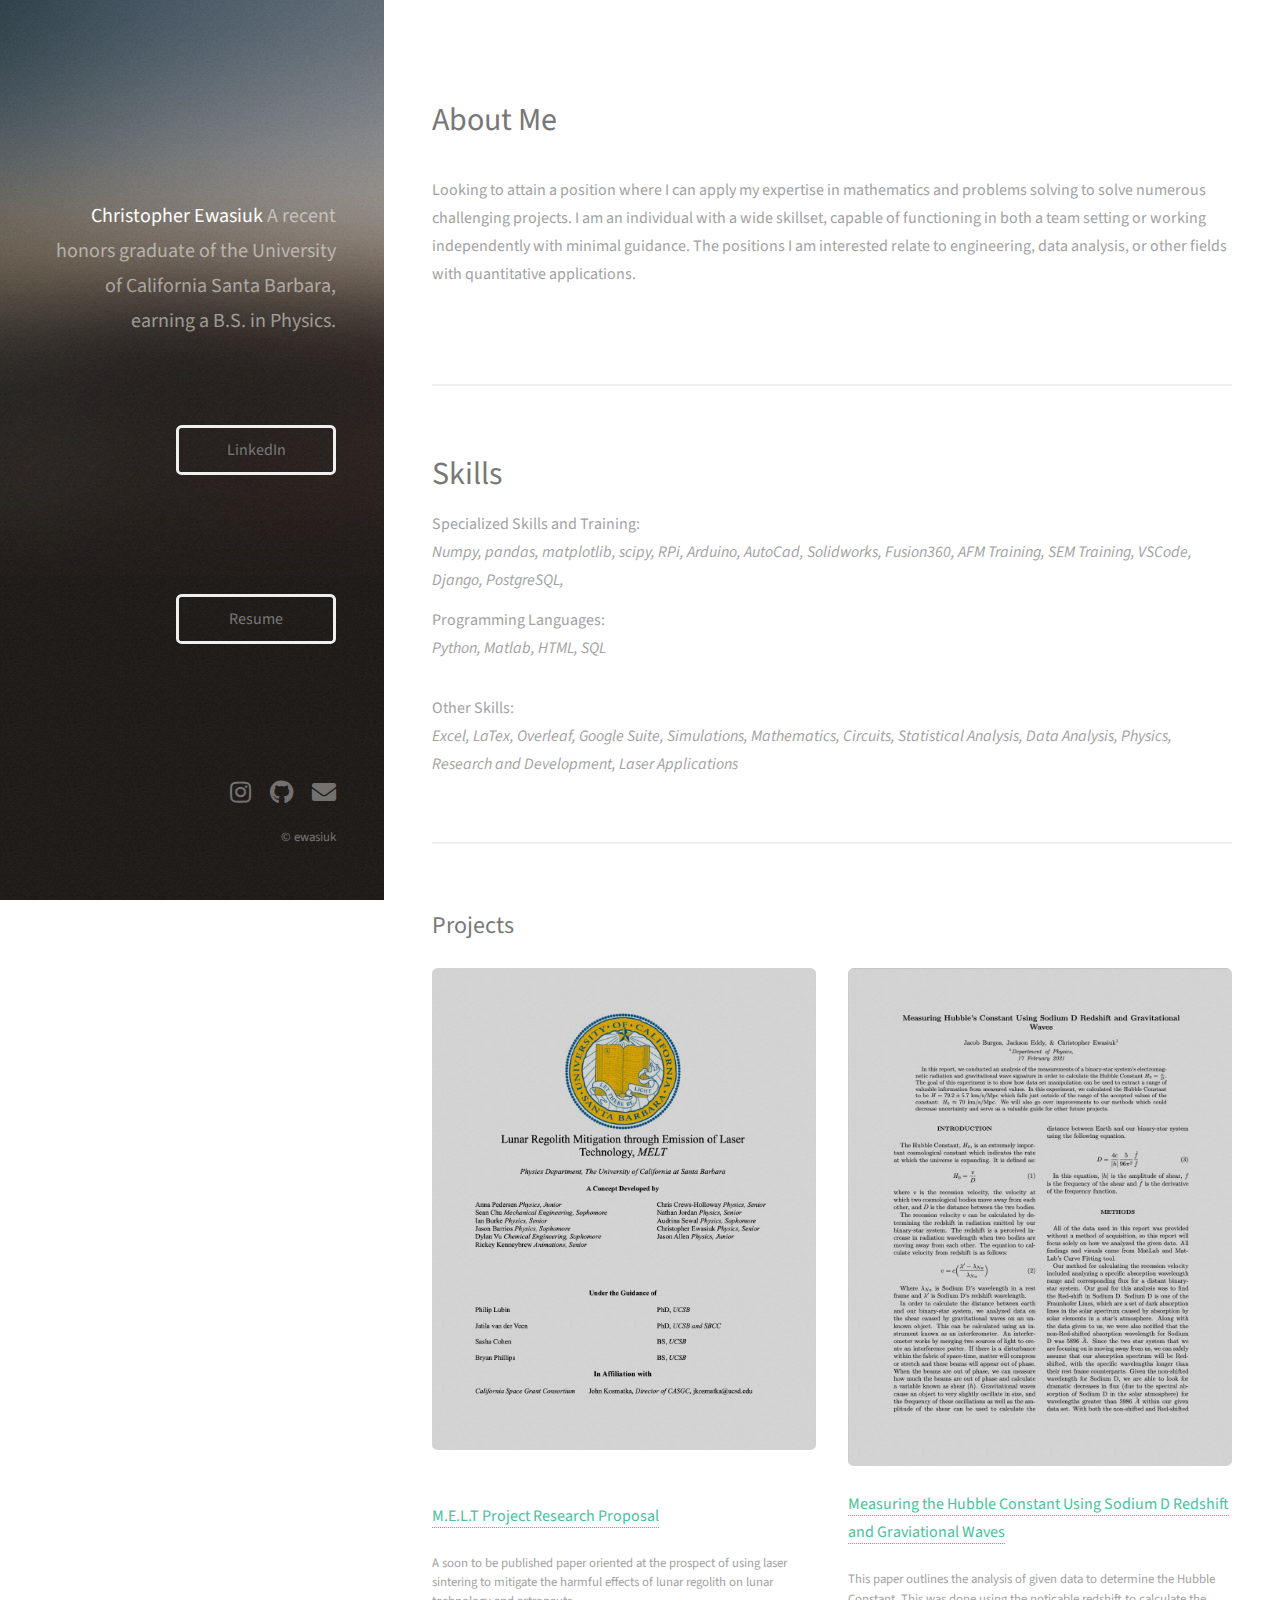
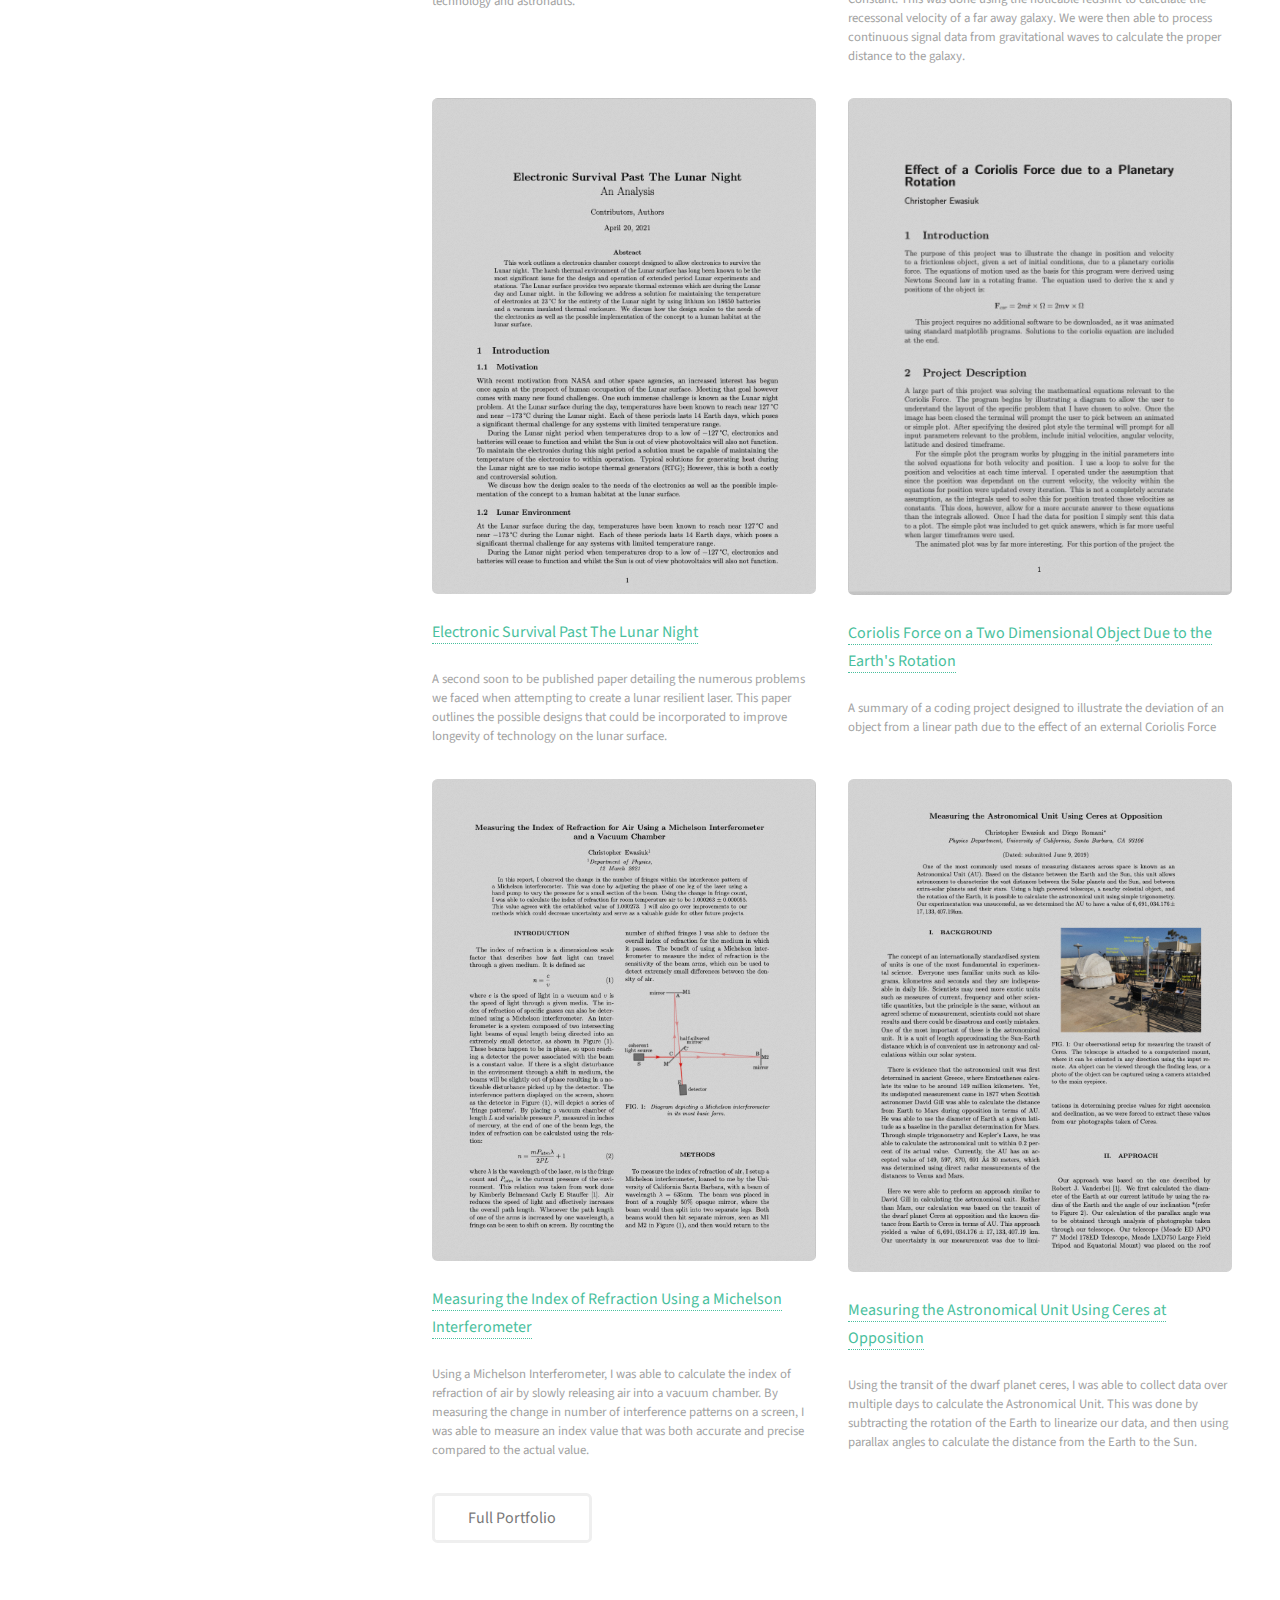
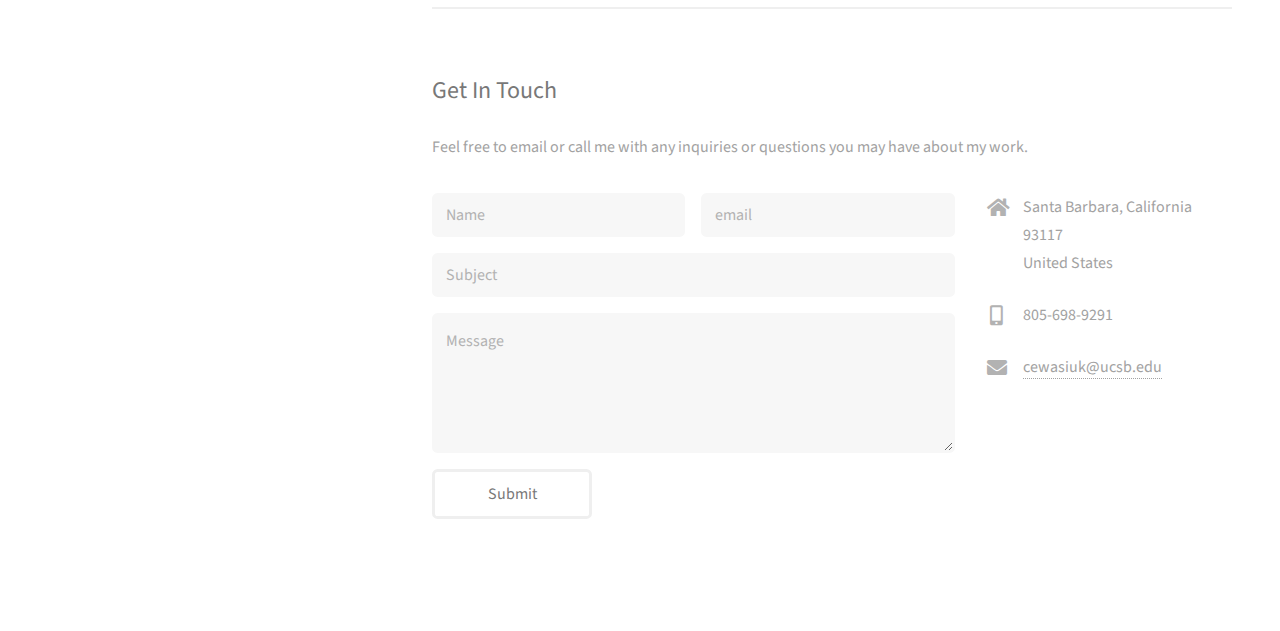
==== commit 6a089e05: "Add files via upload" ====
--- a/index.html
+++ b/index.html
@@ -1,8 +1,7 @@
 <!DOCTYPE HTML>
 <!--
 	Strata by HTML5 UP
-	html5up.net | @ajlkn
-	Free for personal and commercial use under the CCA 3.0 license (html5up.net/license)
+
 -->
 <html>
 	<head>
@@ -17,7 +16,7 @@
 		<!-- Header -->
 
 			<header id="header">
-					<a href="#" class="image avatar"><img src="images/me1.png" alt="" /></a>
+					<a href="#" class="image avatar"><img src="images/me.png" alt="" /></a>
 					<h1><strong>Christopher Ewasiuk</strong><br />
 					A recent honors graduate of the University of California Santa Barbara, earning a B.S. in Physics.<br />
 					<br>
@@ -25,7 +24,7 @@
 					<form action="https://www.linkedin.com/in/christopher-ewasiuk-82a64120b/">
 						<input type="submit" value="LinkedIn">
 						</form>
-						<form action="https://drive.google.com/file/d/13O8CID8kS0UCWxO7JYqqO5Xwuoe3tavs/view?usp=sharing">
+						<form action="https://drive.google.com/file/d/1od22zKt7B7LR0fdqAVNOwuJrkXKGB4hR/view?usp=sharing">
 							<input type="submit" value="Resume">
 							</form>
 				</div>
@@ -48,23 +47,25 @@
 							<h2>Skills</h2>
 						<p></p>
 						<h2></h2>
-						Programming Languages:
+						Specialized Skills and Training: 
 						<br>
-						<em>Python, C++, Matlab, HTML</em>
+						<em>Numpy, pandas, matplotlib, scipy, RPi, Arduino, AutoCad, Solidworks, Fusion360, AFM Training, SEM Training, VSCode, Django, PostgreSQL,  </em>
 						<ul class="actions">
 						</ul>
 						<p></p>
 						<h2></h2>
-						Specialized Skills and Training: 
+						<p></p>
+						<h2></h2>
+						Programming Languages:
 						<br>
-						<em>Numpy, pandas, matplotlib, scipy, RPi, Arduino, AutoCad, Solidworks, Fusion360, AFM Training, SEM Training   </em>
+						<em>Python, Matlab, HTML, SQL</em>
 						<ul class="actions">
 						</ul>
 						<p></p>
 						<h2></h2>
 						Other Skills: 
 						<br>
-						<em>Excel, LaTex, Overleaf, Google Suite, Simulations, Mathematics, Circuits, Statistical Analysis, Data Analysis, Physics </em>
+						<em>Excel, LaTex, Overleaf, Google Suite, Simulations, Mathematics, Circuits, Statistical Analysis, Data Analysis, Physics, Research and Development, Laser Applications </em>
 						<ul class="actions">
 						</ul>
 					</section>
@@ -135,15 +136,16 @@
 						<p>Feel free to email or call me with any inquiries or questions you may have about my work.</p>
 						<div class="row">
 							<div class="col-8 col-12-small">
-								<form method="post" action="#">
+								<form method="GET" action="mailto:chrisrewasiuk@gmail.com">
 									<div class="row gtr-uniform gtr-50">
 										<div class="col-6 col-12-xsmall"><input type="text" name="name" id="name" placeholder="Name" /></div>
-										<div class="col-6 col-12-xsmall"><input type="email" name="email" id="email" placeholder="Email" /></div>
-										<div class="col-12"><textarea name="message" id="message" placeholder="Message" rows="4"></textarea></div>
+										<div class="col-6 col-12-xsmall"><input type="email" name="email" id="email" placeholder="email" /></div>
+										<div class="col-12 col-12-small"><input type="text" name="subject" id="subject" placeholder="Subject" /></div>
+										<div class="col-12 col-12-large"><textarea input type="text" name="body" id="body" placeholder="Message" rows="4"></textarea></div>
+										<ul class="actions">
+											<li><input type="submit" value="Submit">
 									</div>
 								</form>
-								<ul class="actions">
-									<li><input type="submit" value="Send Message" /></li>
 								</ul>
 							</div>
 							<div class="col-4 col-12-small">
@@ -490,13 +492,12 @@
 			<footer id="footer">
 				<div class="inner">
 					<ul class="icons">
-						<li><a href="#" class="icon brands fa-twitter"><span class="label">Twitter</span></a></li>
-						<li><a href="#" class="icon brands fa-github"><span class="label">Github</span></a></li>
-						<li><a href="#" class="icon brands fa-dribbble"><span class="label">Dribbble</span></a></li>
-						<li><a href="#" class="icon solid fa-envelope"><span class="label">Email</span></a></li>
+						<li><a href="https://www.instagram.com/ewasiuk/?hl=en" class="icon brands fa-instagram"><span class="label">Instagram</span></a></li>
+						<li><a href="https://github.com/cewasiuk" class="icon brands fa-github"><span class="label">Github</span></a></li>
+						<li><a href="mailto:chrisrewasiuk@gmail.com" class="icon solid fa-envelope"><span class="label">Email</span></a></li>
 					</ul>
 					<ul class="copyright">
-						<li>&copy; ewasiuk</li><li>Design: <a href="http://html5up.net">HTML5 UP</a></li>
+						<li>&copy; ewasiuk</li>
 					</ul>
 				</div>
 			</footer>
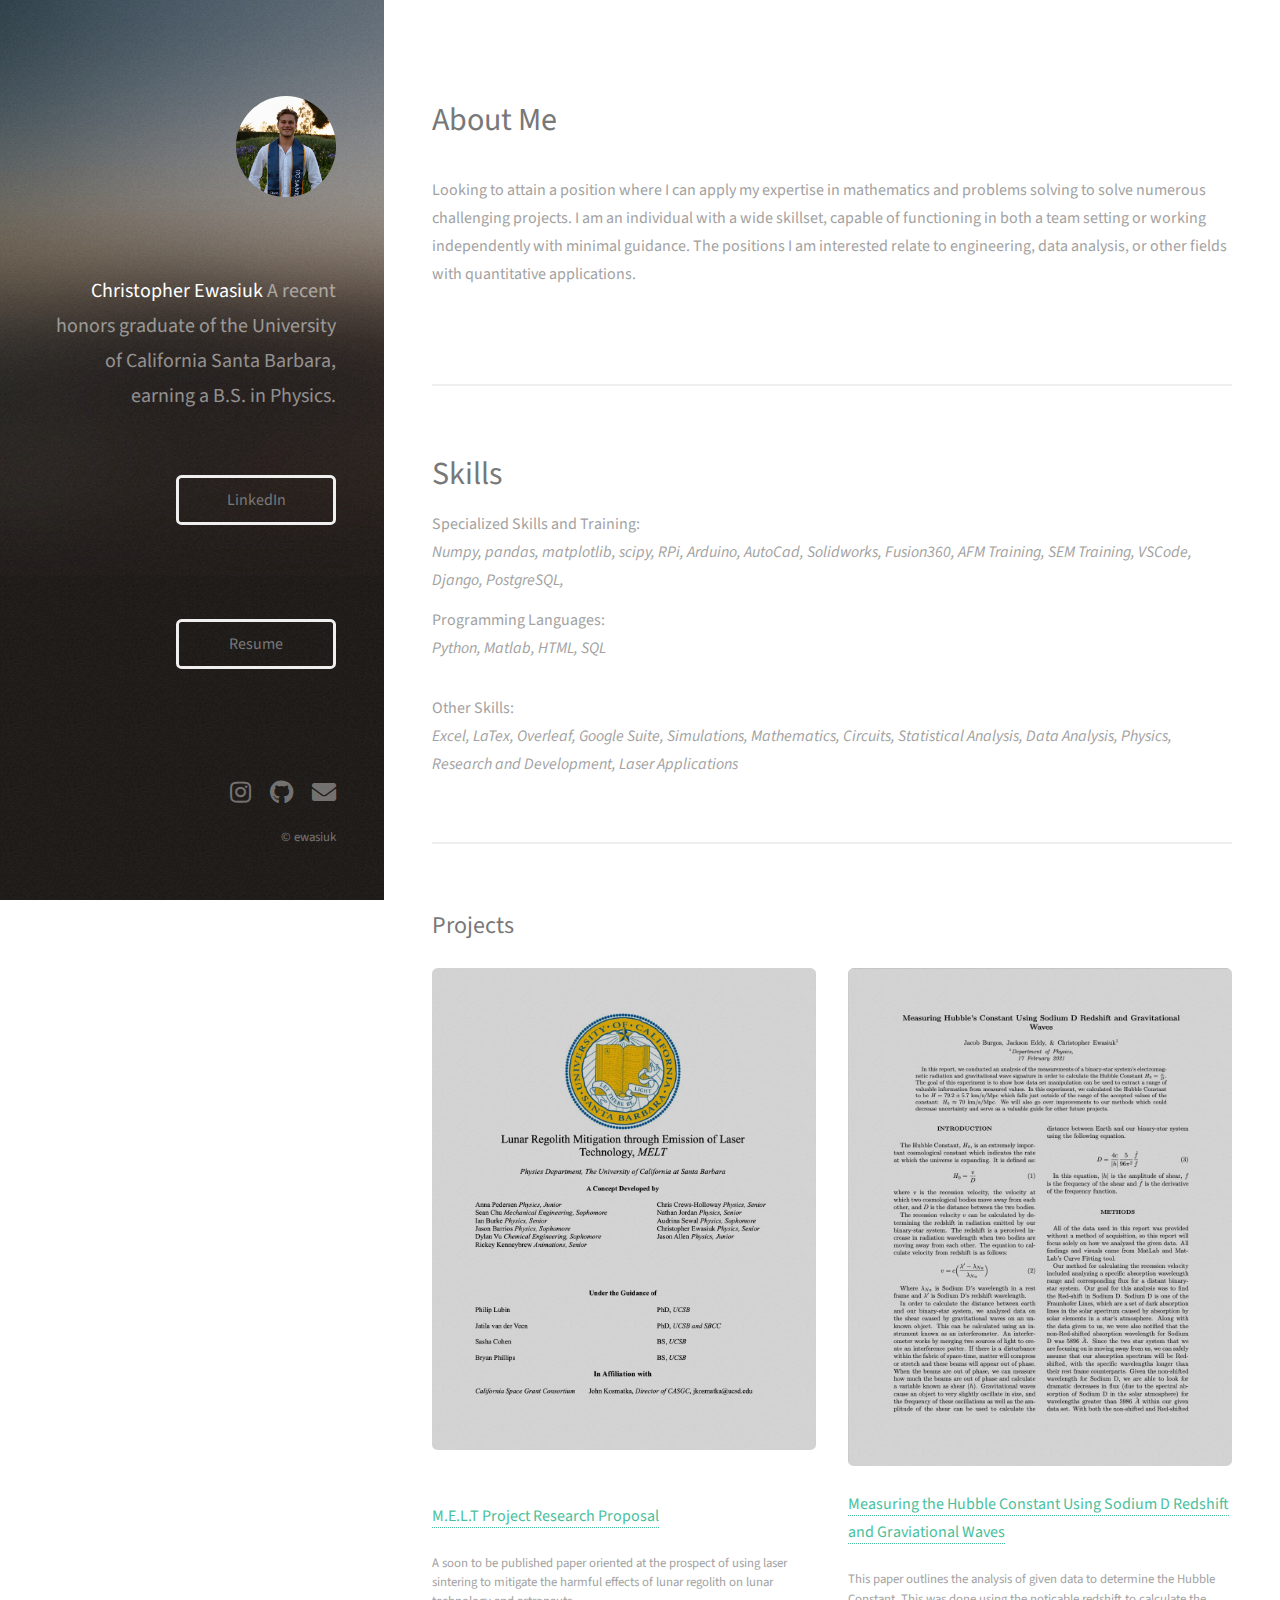
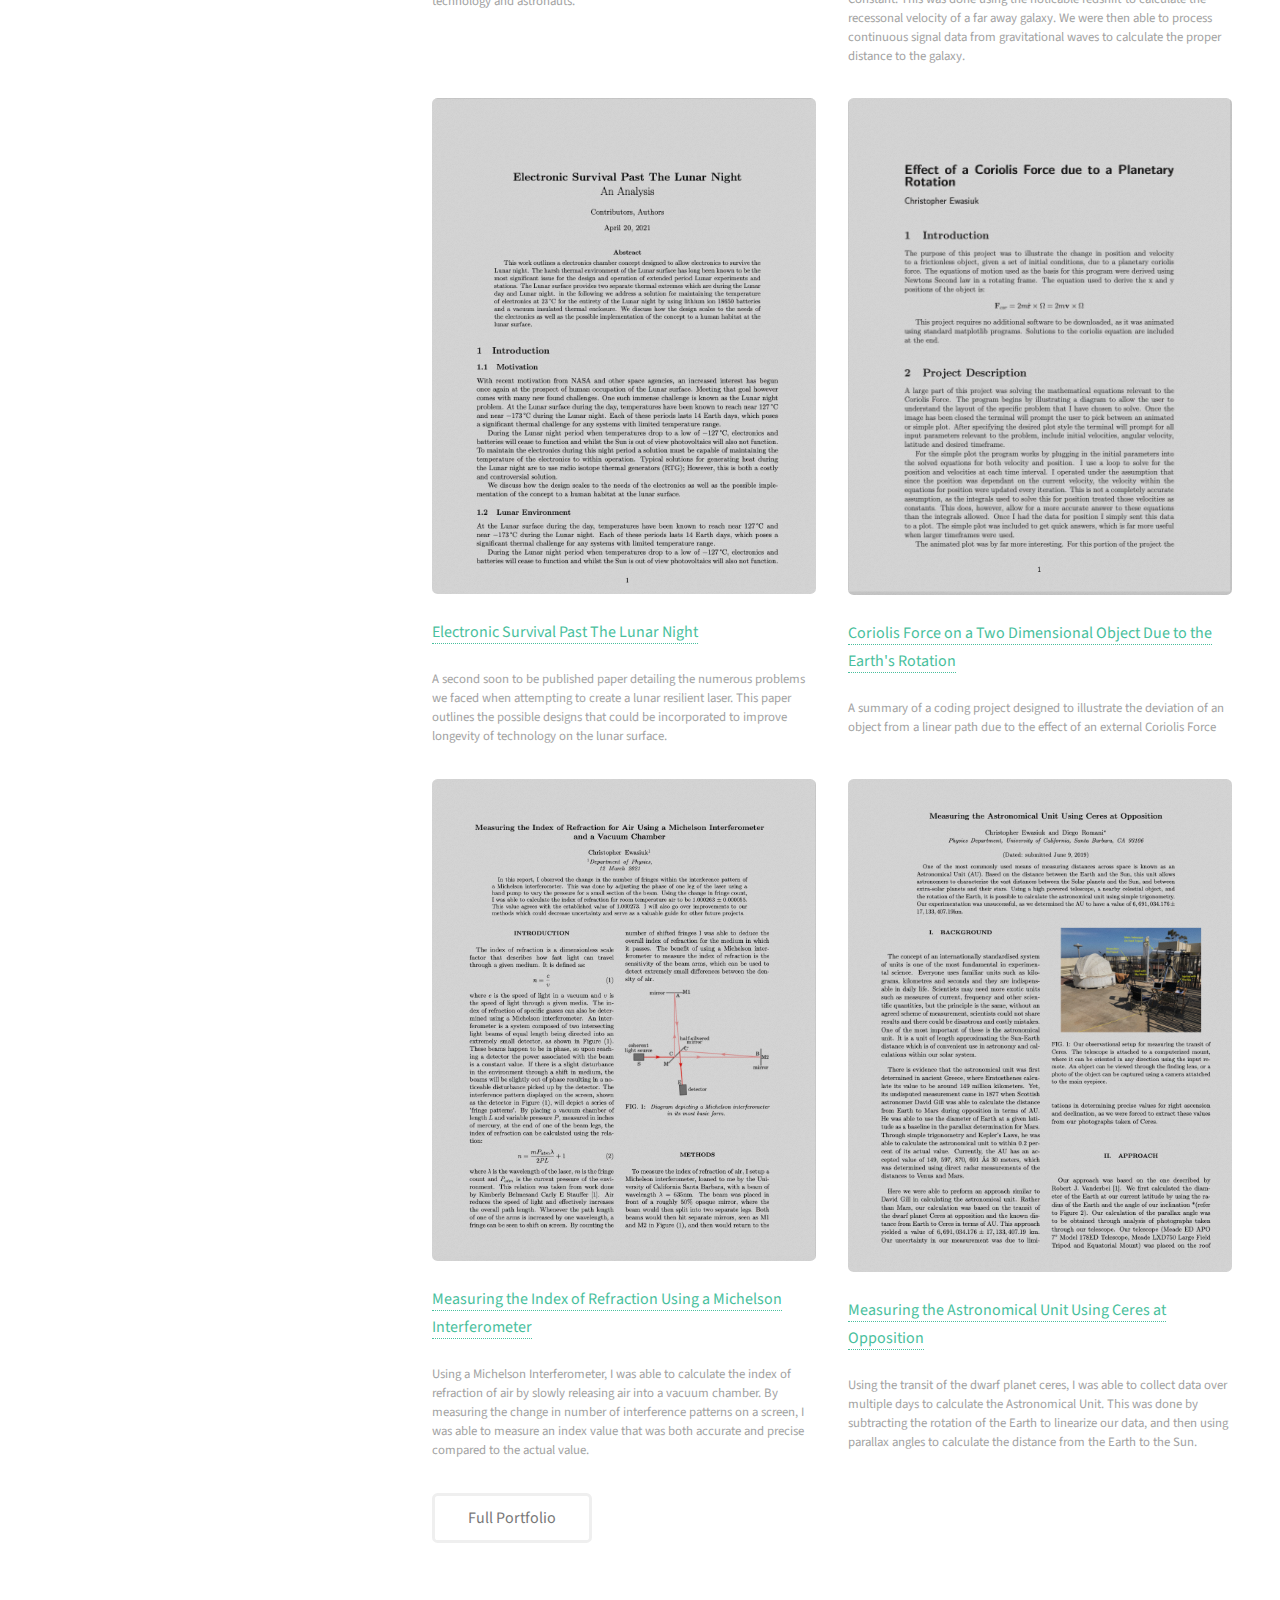
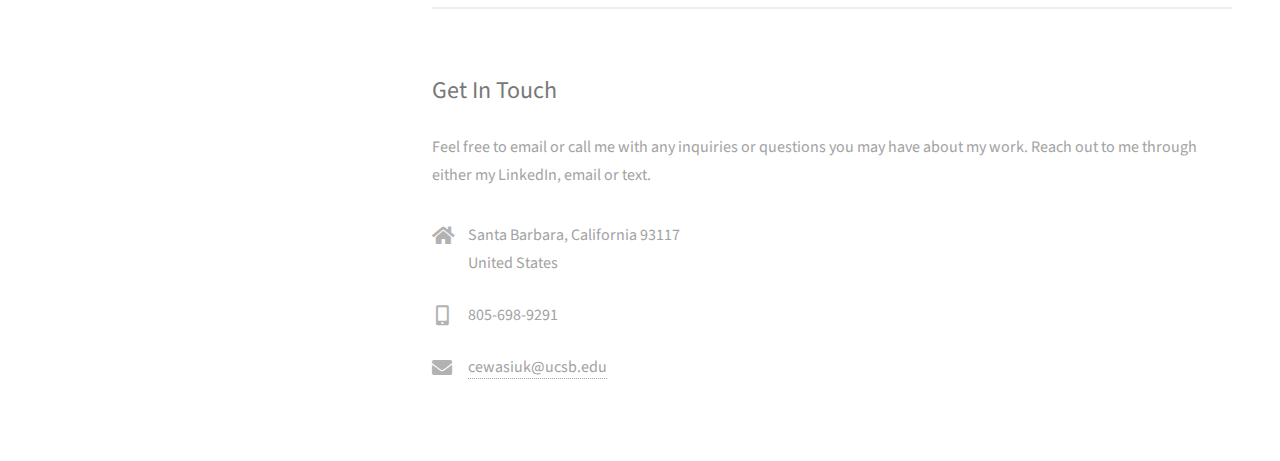
==== commit 4abe91b6: "Add files via upload" ====
--- a/index.html
+++ b/index.html
@@ -133,22 +133,13 @@
 				<!-- Three -->
 					<section id="three">
 						<h2>Get In Touch</h2>
-						<p>Feel free to email or call me with any inquiries or questions you may have about my work.</p>
+						<p>Feel free to email or call me with any inquiries or questions you may have about my work. Reach out to me through either my LinkedIn, email or text.</p>
 						<div class="row">
 							<div class="col-8 col-12-small">
-								<form method="GET" action="mailto:chrisrewasiuk@gmail.com">
-									<div class="row gtr-uniform gtr-50">
-										<div class="col-6 col-12-xsmall"><input type="text" name="name" id="name" placeholder="Name" /></div>
-										<div class="col-6 col-12-xsmall"><input type="email" name="email" id="email" placeholder="email" /></div>
-										<div class="col-12 col-12-small"><input type="text" name="subject" id="subject" placeholder="Subject" /></div>
-										<div class="col-12 col-12-large"><textarea input type="text" name="body" id="body" placeholder="Message" rows="4"></textarea></div>
-										<ul class="actions">
-											<li><input type="submit" value="Submit">
-									</div>
-								</form>
+
 								</ul>
 							</div>
-							<div class="col-4 col-12-small">
+							<div class="col-8 col-12-small">
 								<ul class="labeled-icons">
 									<li>
 										<h3 class="icon solid fa-home"><span class="label">Address</span></h3>
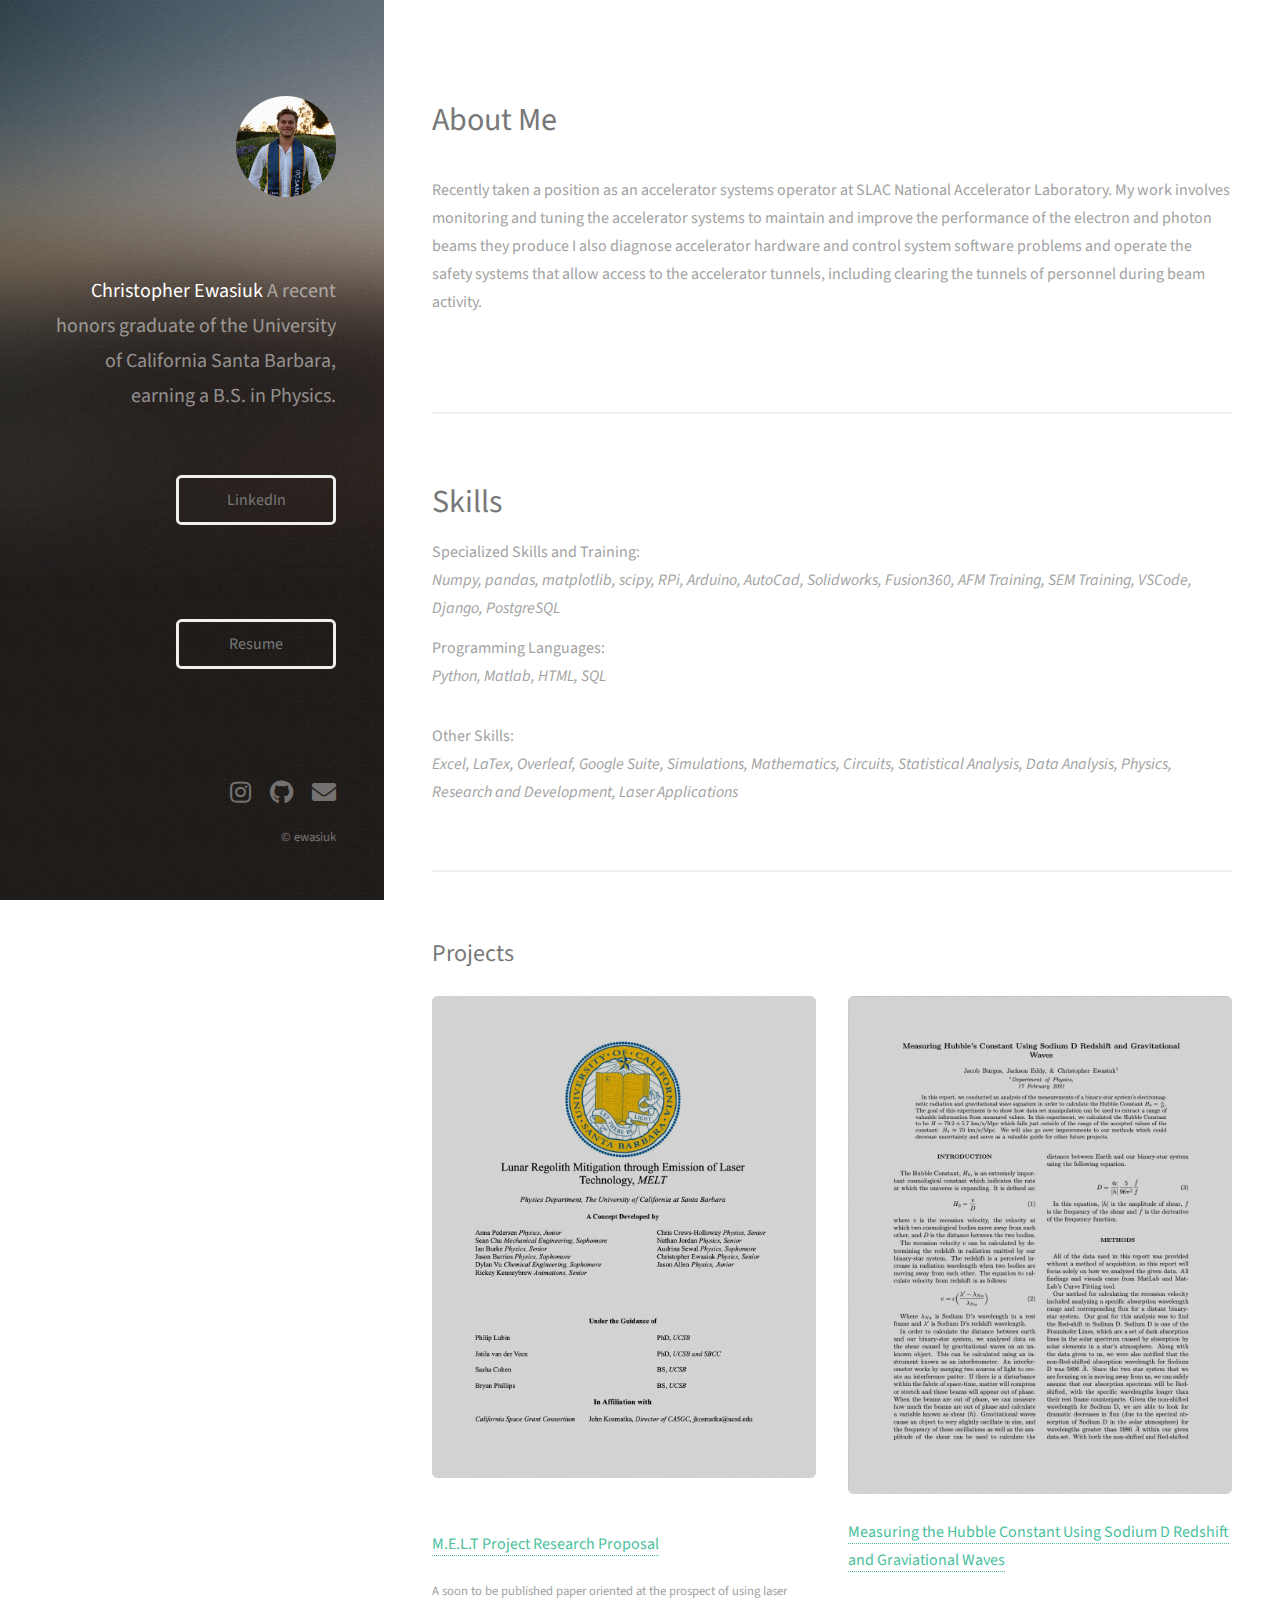
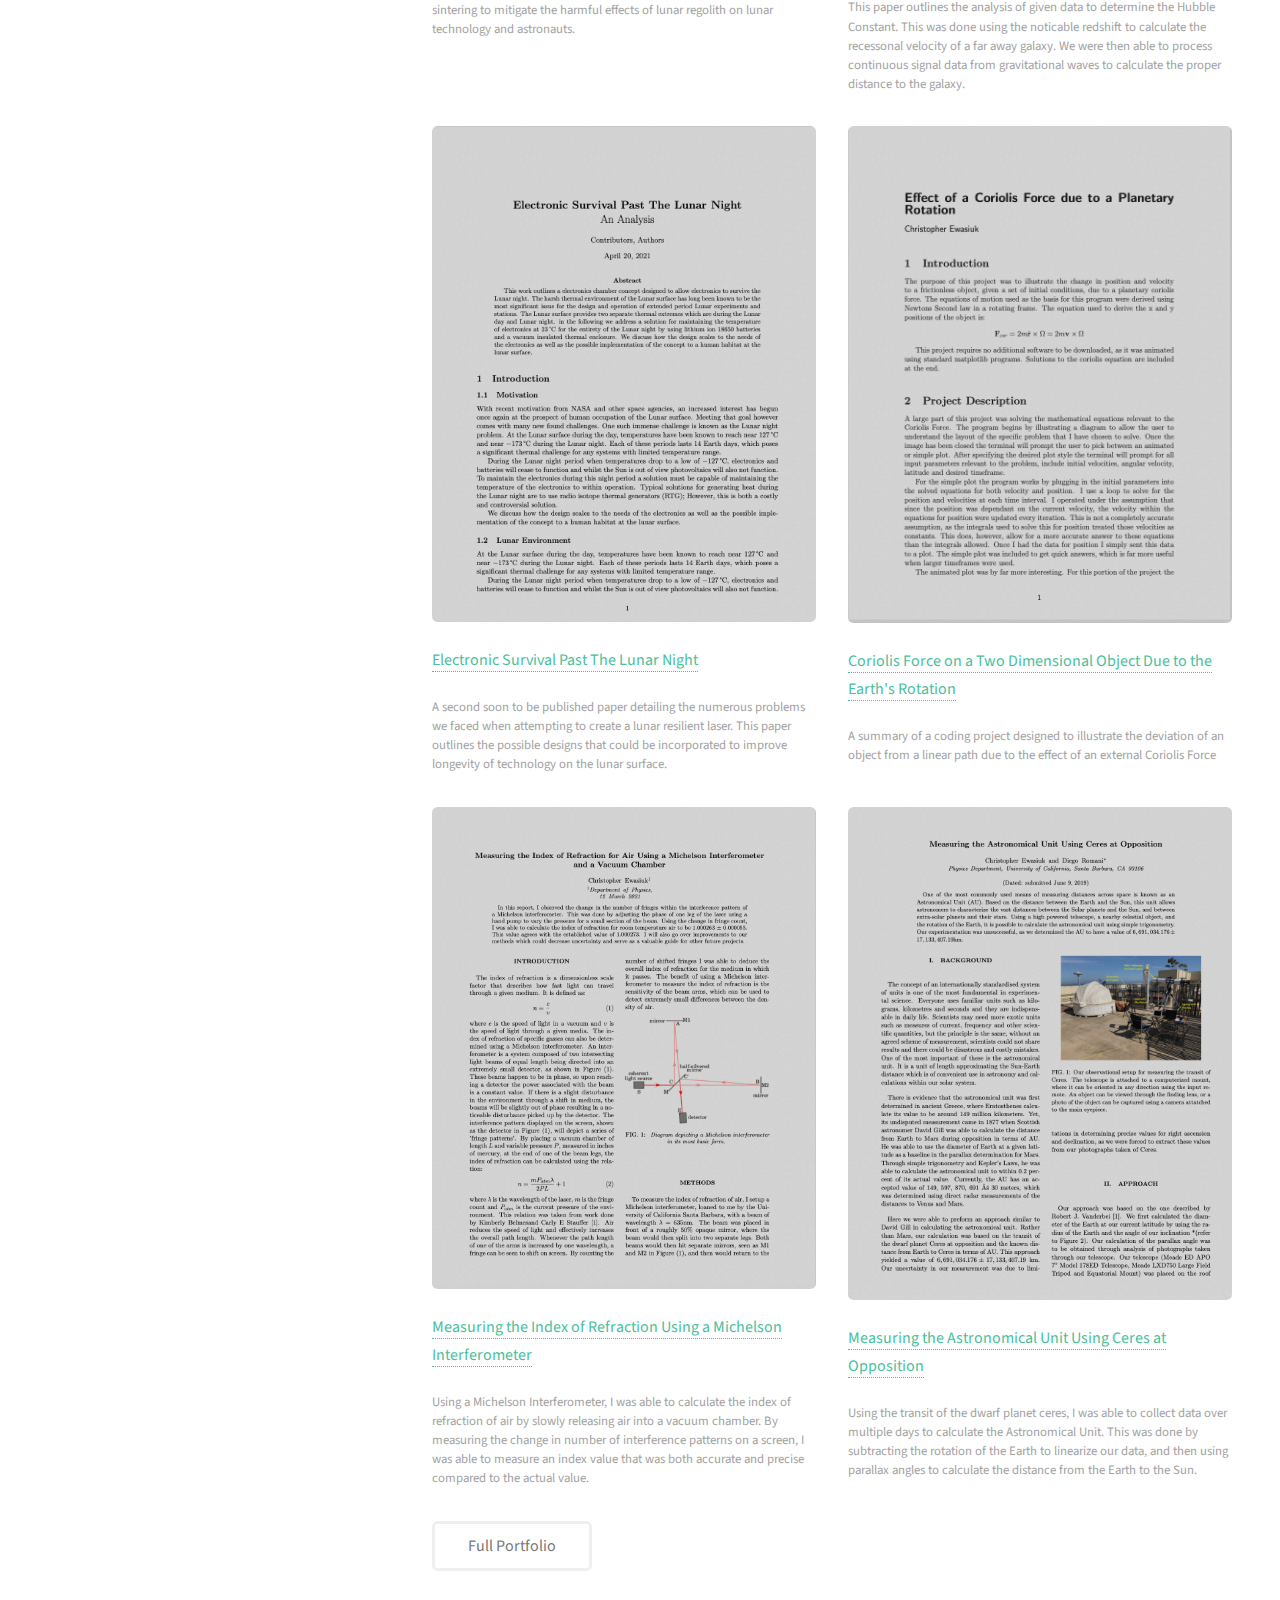
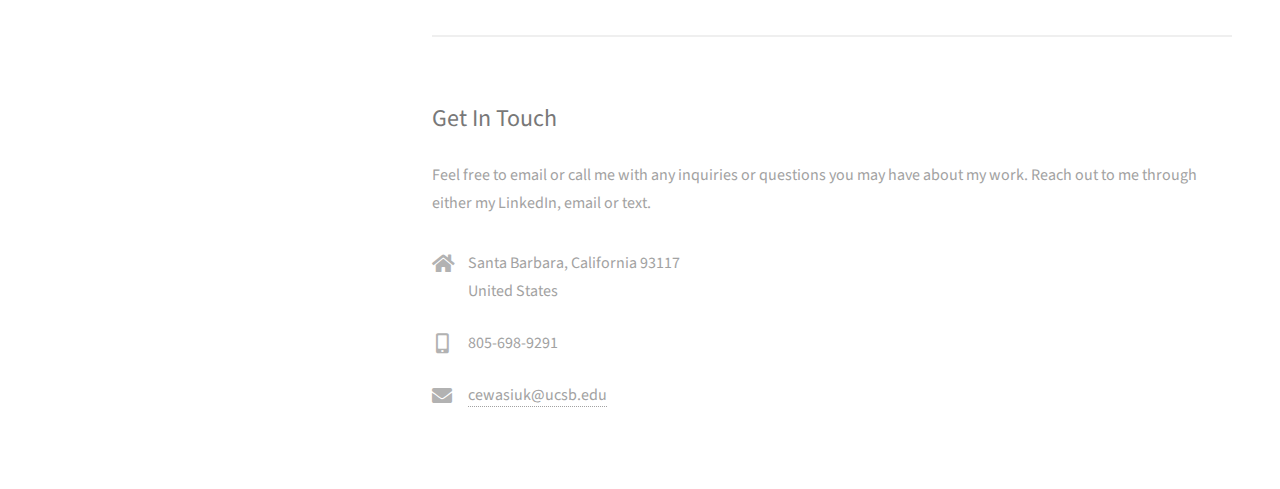
==== commit e1bc0322: "Add files via upload" ====
--- a/index.html
+++ b/index.html
@@ -37,7 +37,8 @@
 					<header class="major">
 						<h2>About Me</h2>
 					</header>
-					<p>Looking to attain a position where I can apply my expertise in mathematics and problems solving to solve numerous challenging projects. I am an individual with a wide skillset, capable of functioning in both a team setting or working independently with minimal guidance. The positions I am interested relate to engineering, data analysis, or other fields with quantitative applications. </p>
+					<p> Recently taken a position as an accelerator systems operator at SLAC National Accelerator Laboratory. My work involves monitoring and tuning the accelerator systems to maintain and improve the performance of the electron and photon beams they produce 
+						I also diagnose accelerator hardware and control system software problems and operate the safety systems that allow access to the accelerator tunnels, including clearing the tunnels of personnel during beam activity.  </p>
 					<ul class="actions">
 					</ul>
 				</section>
@@ -49,7 +50,7 @@
 						<h2></h2>
 						Specialized Skills and Training: 
 						<br>
-						<em>Numpy, pandas, matplotlib, scipy, RPi, Arduino, AutoCad, Solidworks, Fusion360, AFM Training, SEM Training, VSCode, Django, PostgreSQL,  </em>
+						<em>Numpy, pandas, matplotlib, scipy, RPi, Arduino, AutoCad, Solidworks, Fusion360, AFM Training, SEM Training, VSCode, Django, PostgreSQL  </em>
 						<ul class="actions">
 						</ul>
 						<p></p>
@@ -152,7 +153,7 @@
 									</li>
 									<li>
 										<h3 class="icon solid fa-envelope"><span class="label">Email</span></h3>
-										<a href="#">cewasiuk@ucsb.edu</a>
+										<a href="mailto: cewasiuk@ucsb.edu">cewasiuk@ucsb.edu</a>
 									</li>
 								</ul>
 							</div>
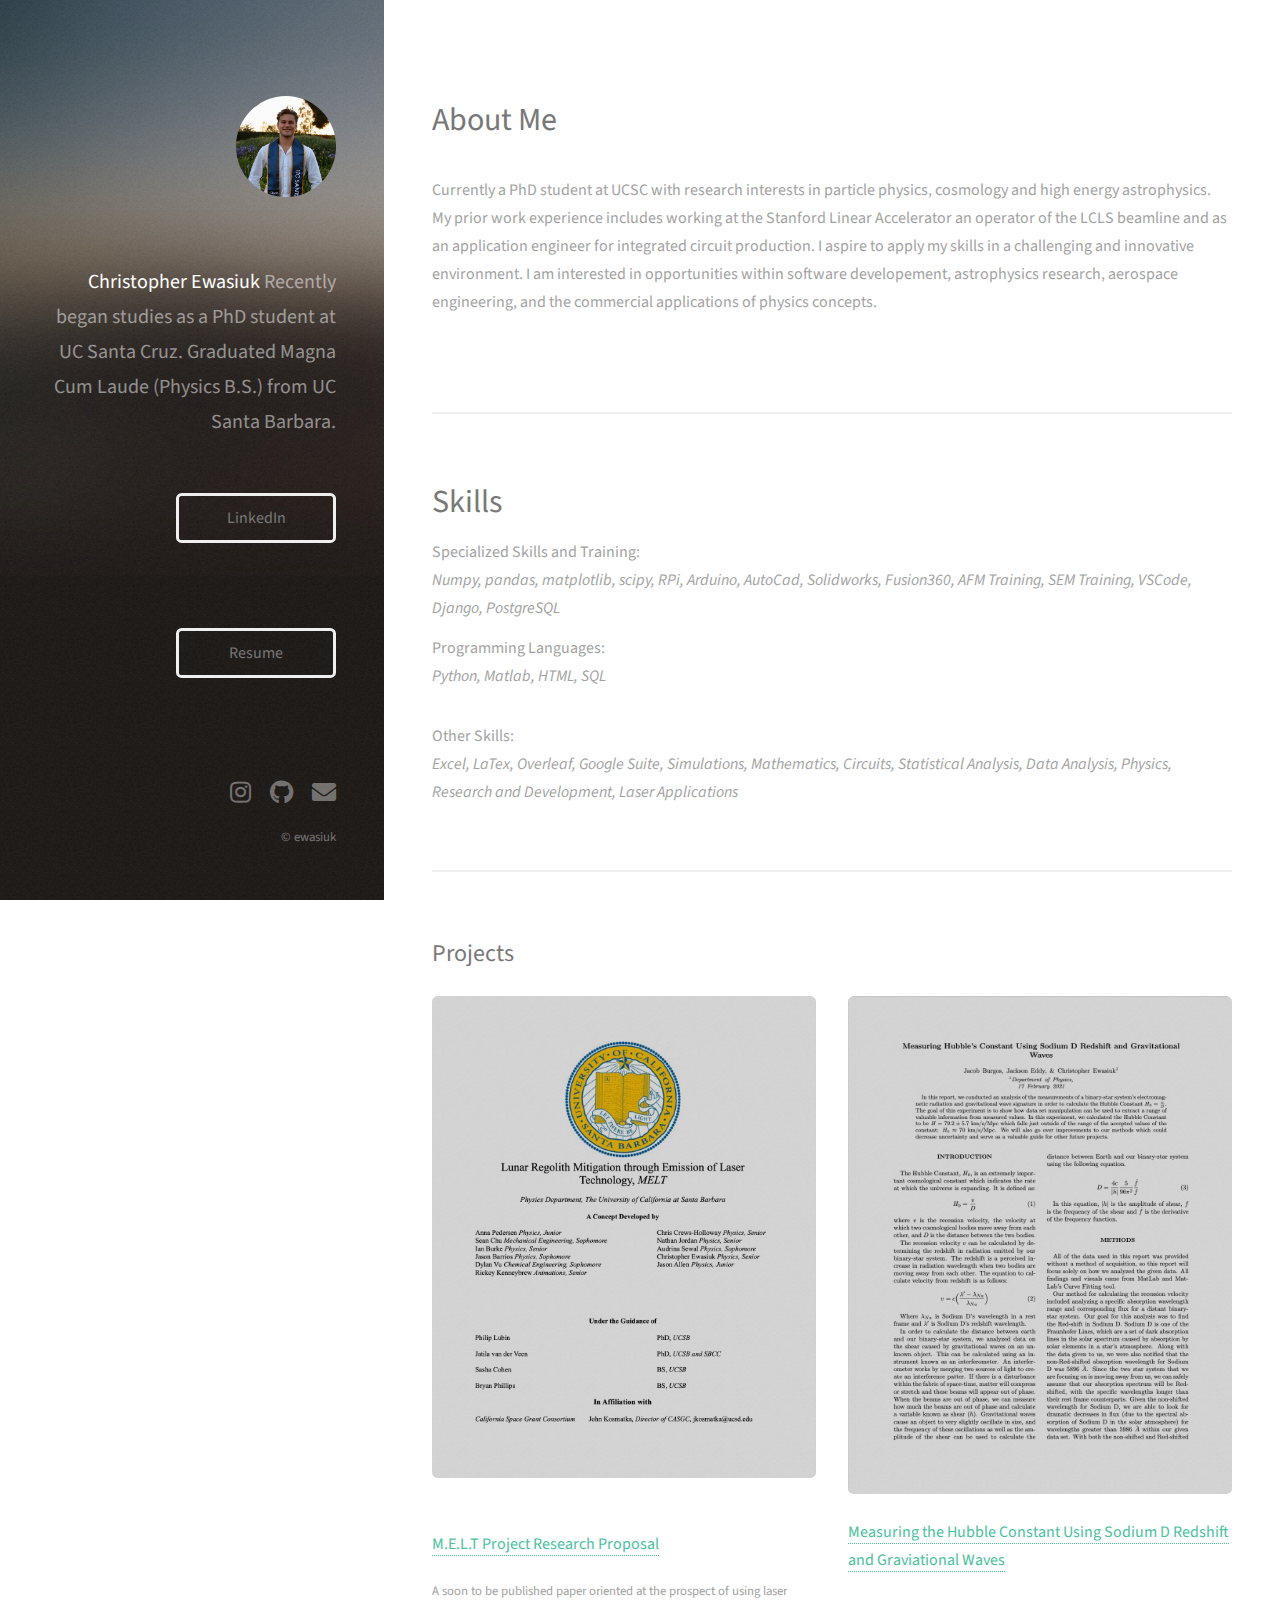
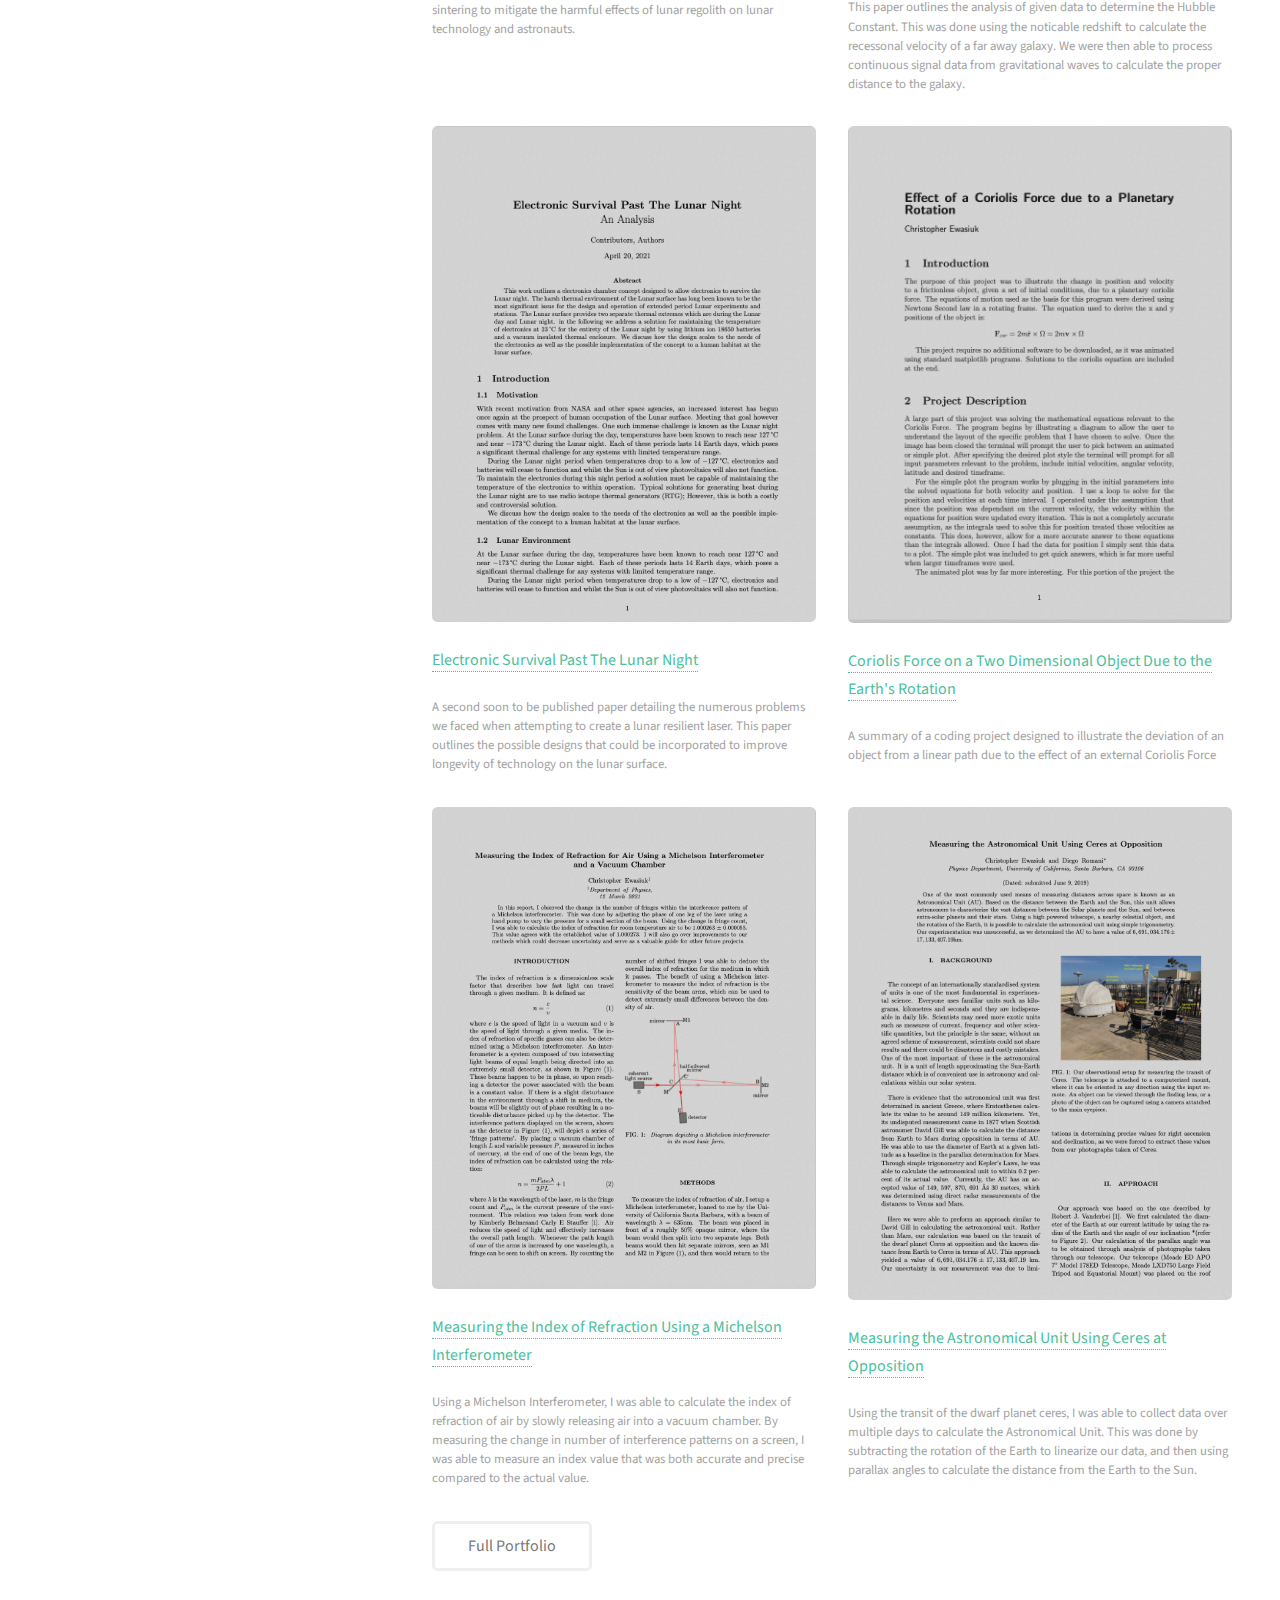
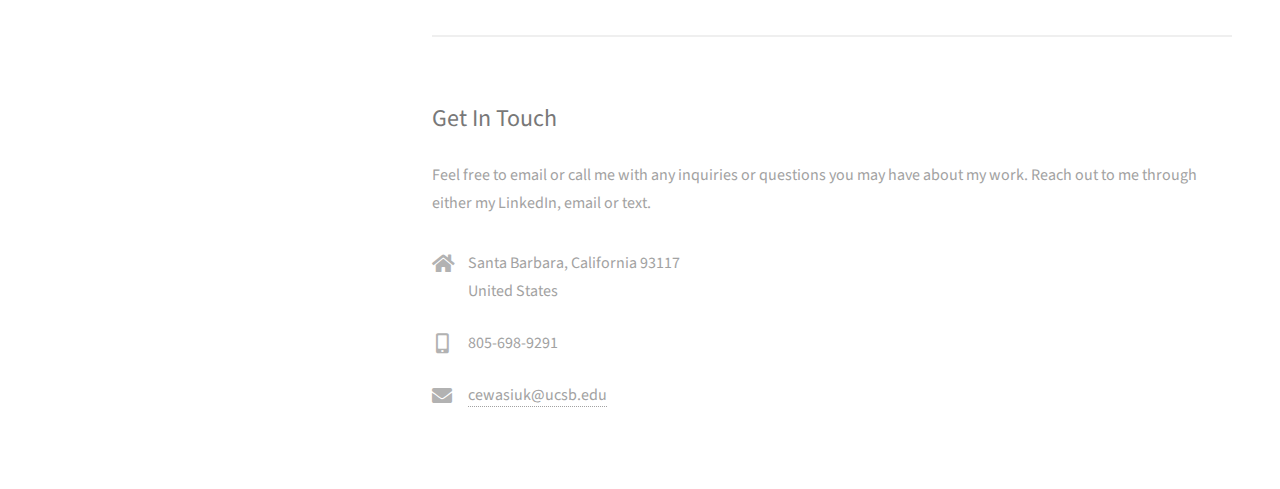
==== commit f0003d55: "Add files via upload" ====
--- a/index.html
+++ b/index.html
@@ -18,8 +18,9 @@
 			<header id="header">
 					<a href="#" class="image avatar"><img src="images/me.png" alt="" /></a>
 					<h1><strong>Christopher Ewasiuk</strong><br />
-					A recent honors graduate of the University of California Santa Barbara, earning a B.S. in Physics.<br />
-					<br>
+					
+					Recently began studies as a PhD student at UC Santa Cruz.
+					Graduated Magna Cum Laude (Physics B.S.) from UC Santa Barbara.<br>
 					</h1>
 					<form action="https://www.linkedin.com/in/christopher-ewasiuk-82a64120b/">
 						<input type="submit" value="LinkedIn">
@@ -37,8 +38,8 @@
 					<header class="major">
 						<h2>About Me</h2>
 					</header>
-					<p> Recently taken a position as an accelerator systems operator at SLAC National Accelerator Laboratory. My work involves monitoring and tuning the accelerator systems to maintain and improve the performance of the electron and photon beams they produce 
-						I also diagnose accelerator hardware and control system software problems and operate the safety systems that allow access to the accelerator tunnels, including clearing the tunnels of personnel during beam activity.  </p>
+					<p> Currently a PhD student at UCSC with research interests in particle physics, cosmology and high energy astrophysics. My prior work experience includes working at the Stanford Linear Accelerator 
+						an operator of the LCLS beamline and as an application engineer for integrated circuit production. I aspire to apply my skills in a challenging and innovative environment. I am interested in opportunities within software developement, astrophysics research, aerospace engineering, and the commercial applications of physics concepts. </p>
 					<ul class="actions">
 					</ul>
 				</section>
@@ -153,7 +154,7 @@
 									</li>
 									<li>
 										<h3 class="icon solid fa-envelope"><span class="label">Email</span></h3>
-										<a href="mailto: cewasiuk@ucsb.edu">cewasiuk@ucsb.edu</a>
+										<a href="mailto: cewasiuk@ucsc.edu">cewasiuk@ucsb.edu</a>
 									</li>
 								</ul>
 							</div>
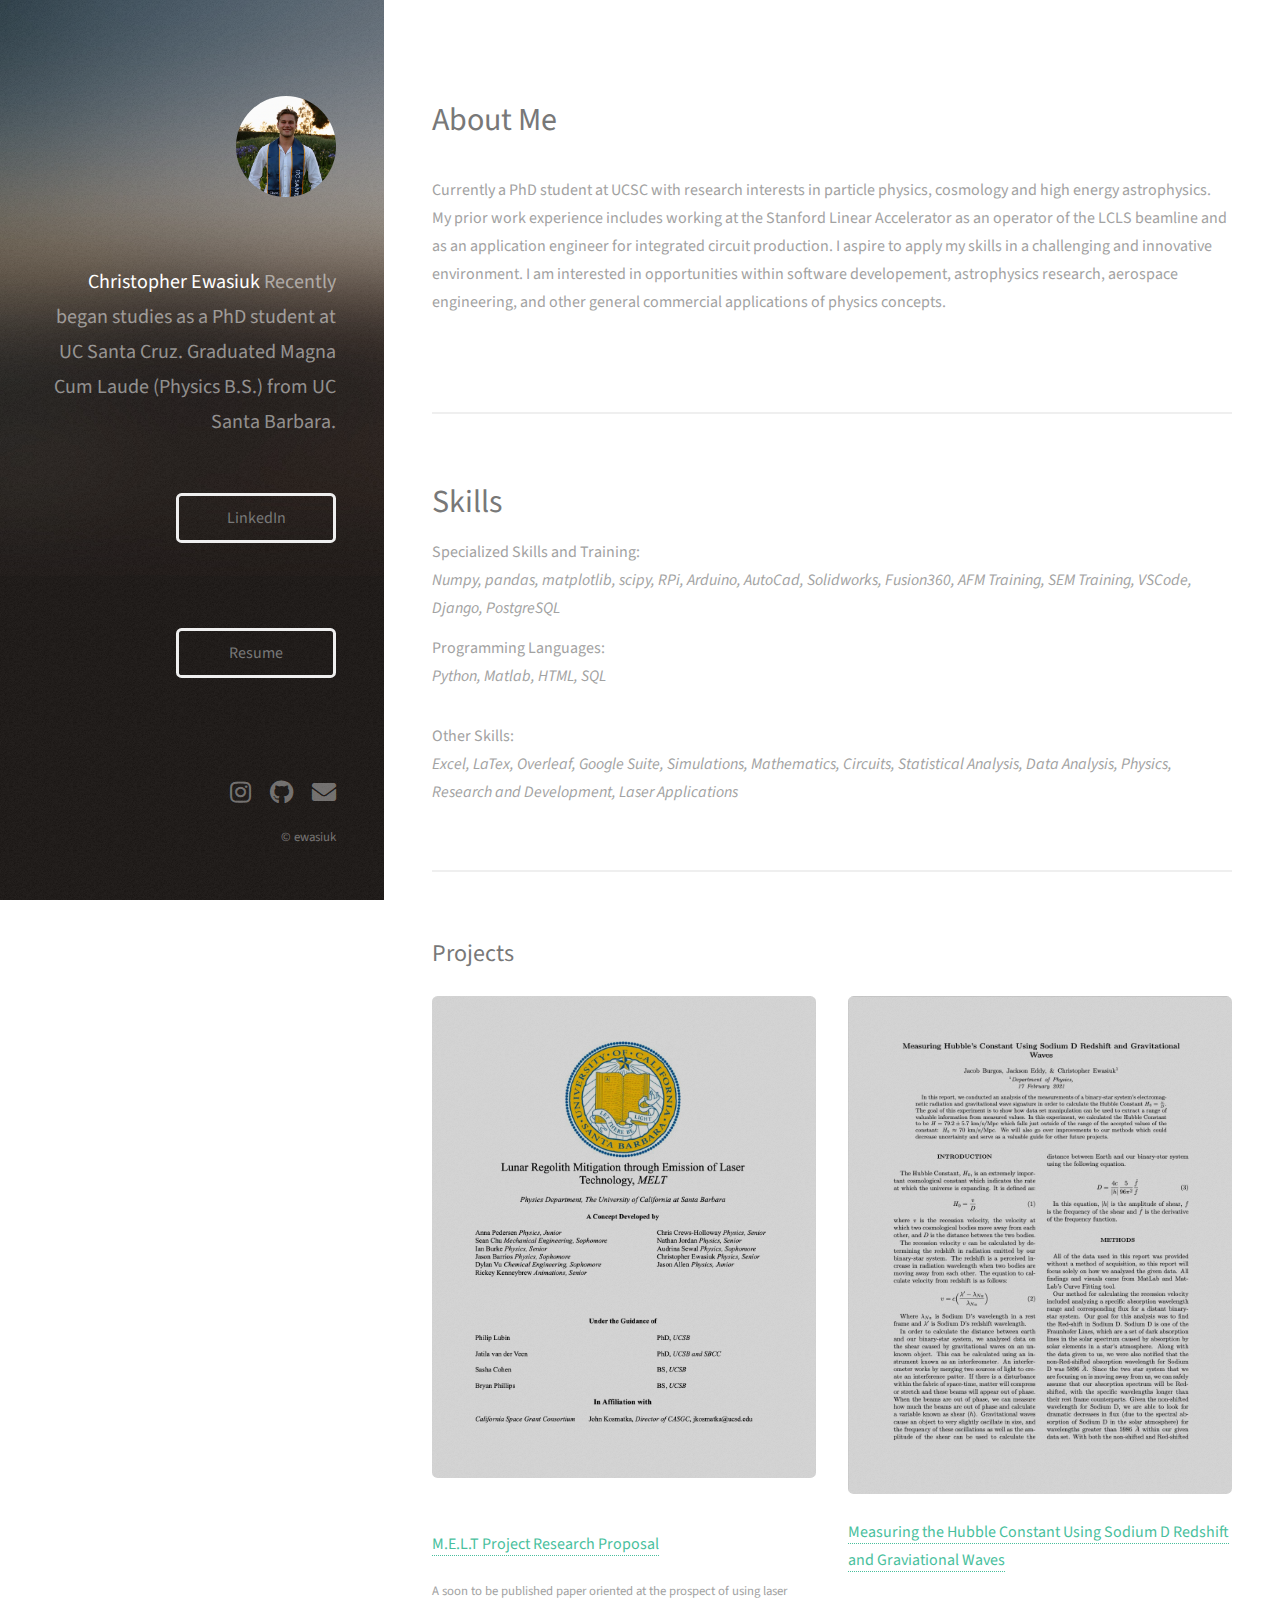
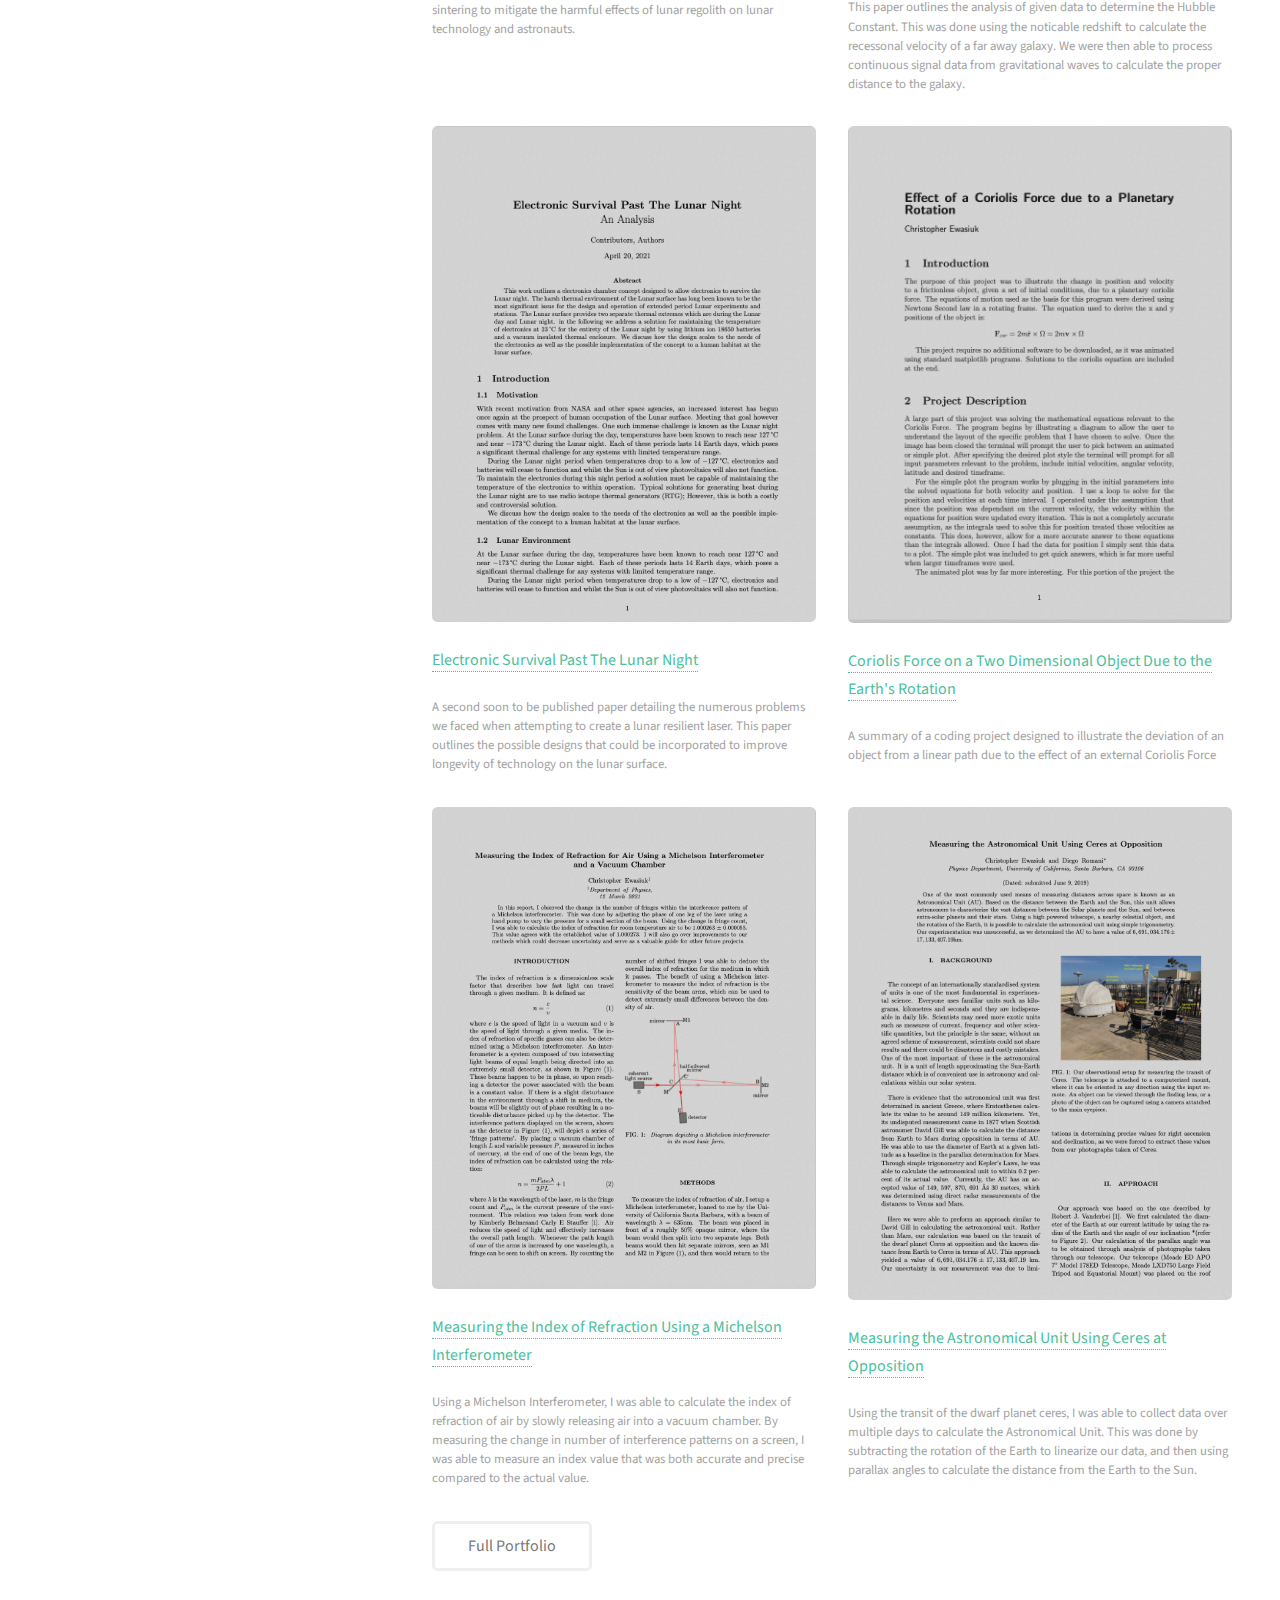
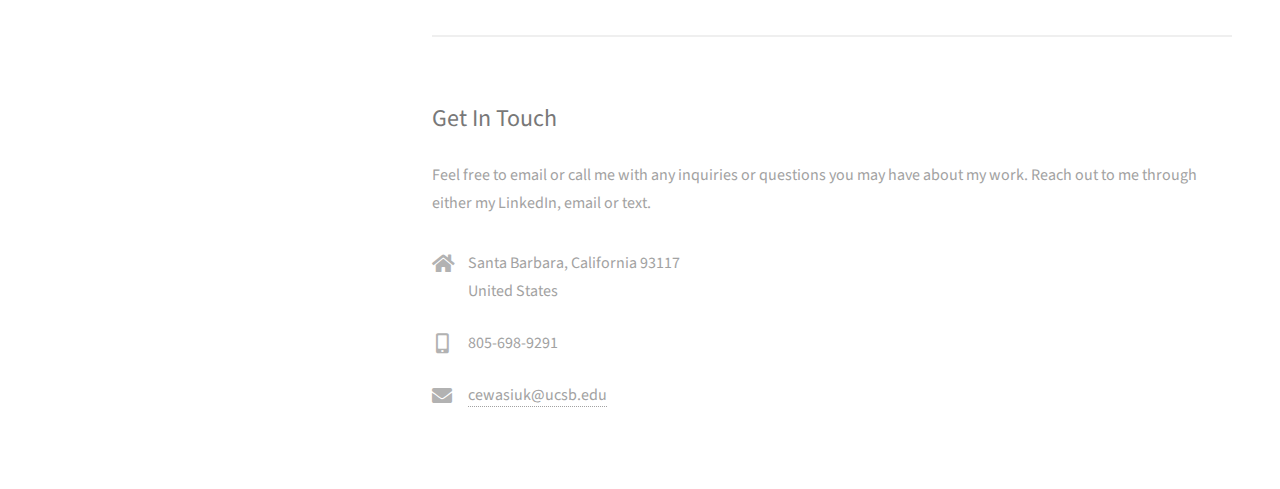
==== commit 9f82fc45: "Add files via upload" ====
--- a/index.html
+++ b/index.html
@@ -39,7 +39,7 @@
 						<h2>About Me</h2>
 					</header>
 					<p> Currently a PhD student at UCSC with research interests in particle physics, cosmology and high energy astrophysics. My prior work experience includes working at the Stanford Linear Accelerator 
-						an operator of the LCLS beamline and as an application engineer for integrated circuit production. I aspire to apply my skills in a challenging and innovative environment. I am interested in opportunities within software developement, astrophysics research, aerospace engineering, and the commercial applications of physics concepts. </p>
+						as an operator of the LCLS beamline and as an application engineer for integrated circuit production. I aspire to apply my skills in a challenging and innovative environment. I am interested in opportunities within software developement, astrophysics research, aerospace engineering, and other general commercial applications of physics concepts. </p>
 					<ul class="actions">
 					</ul>
 				</section>
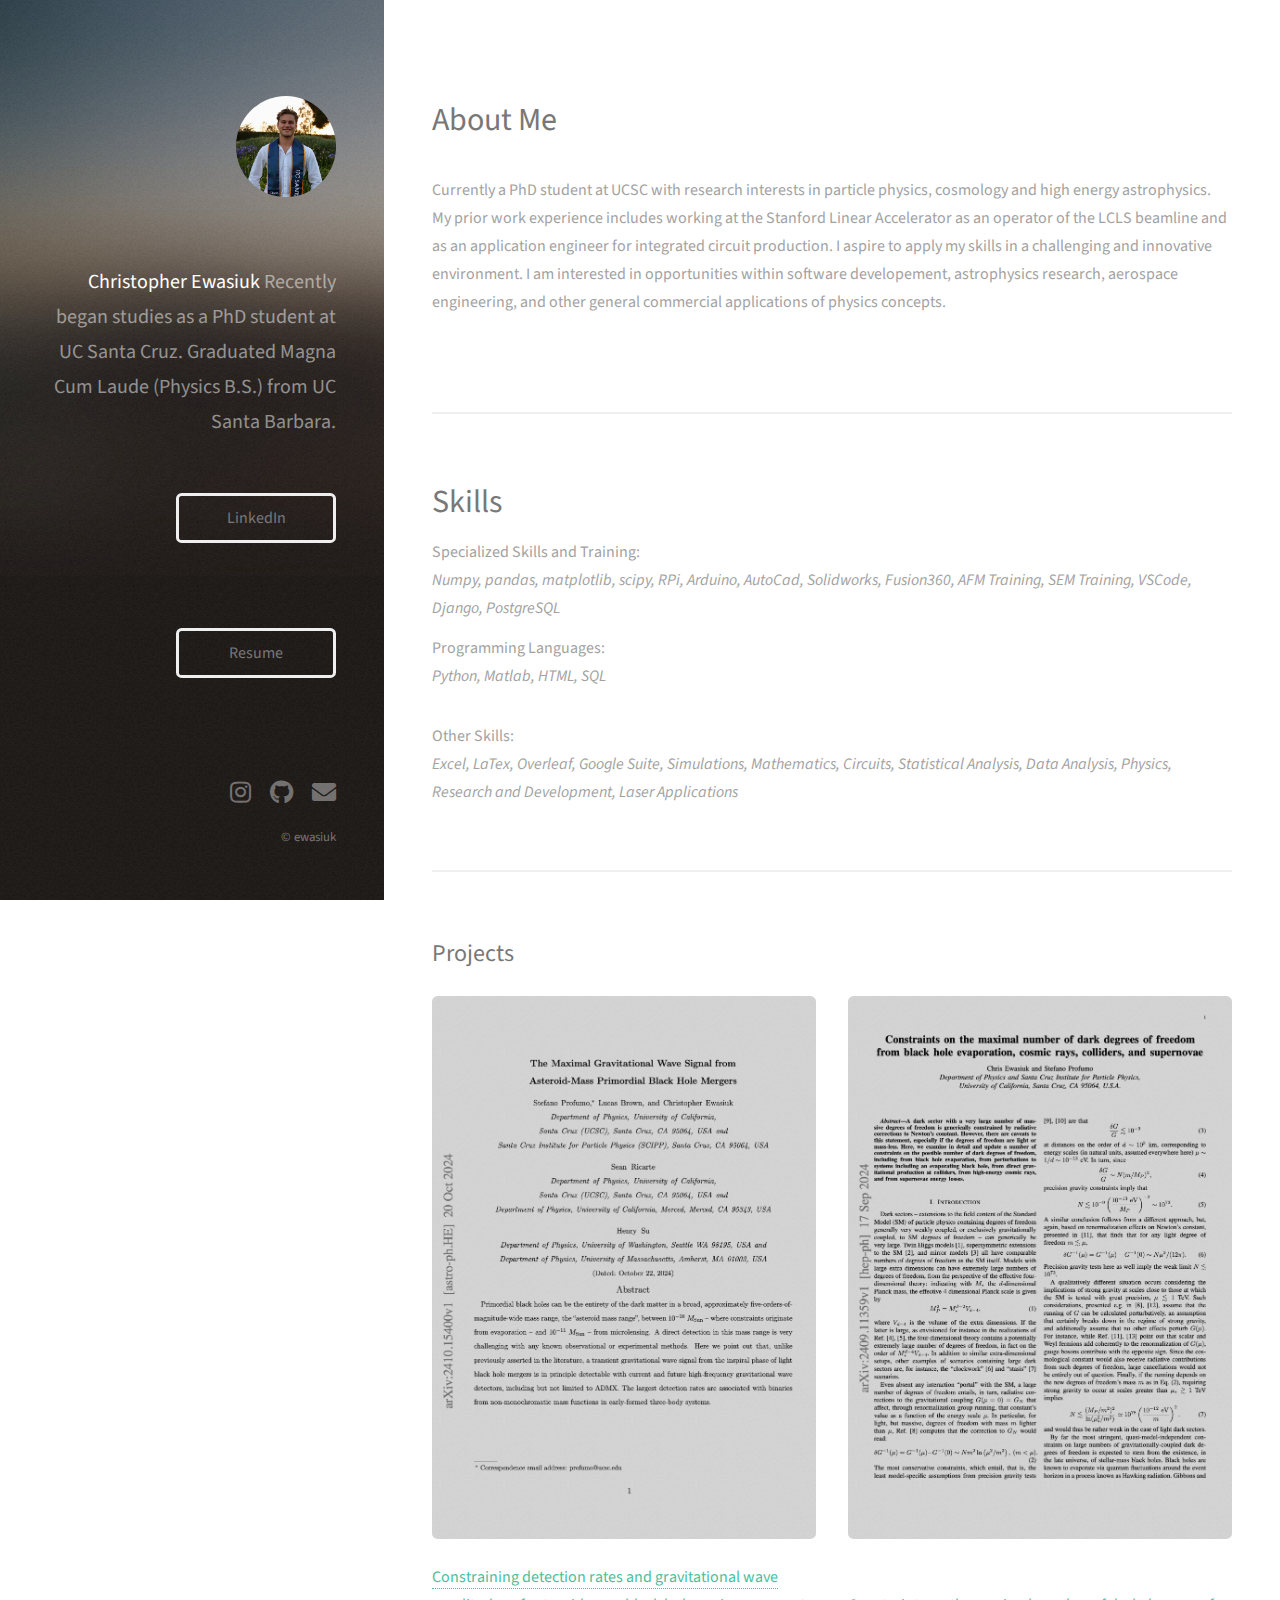
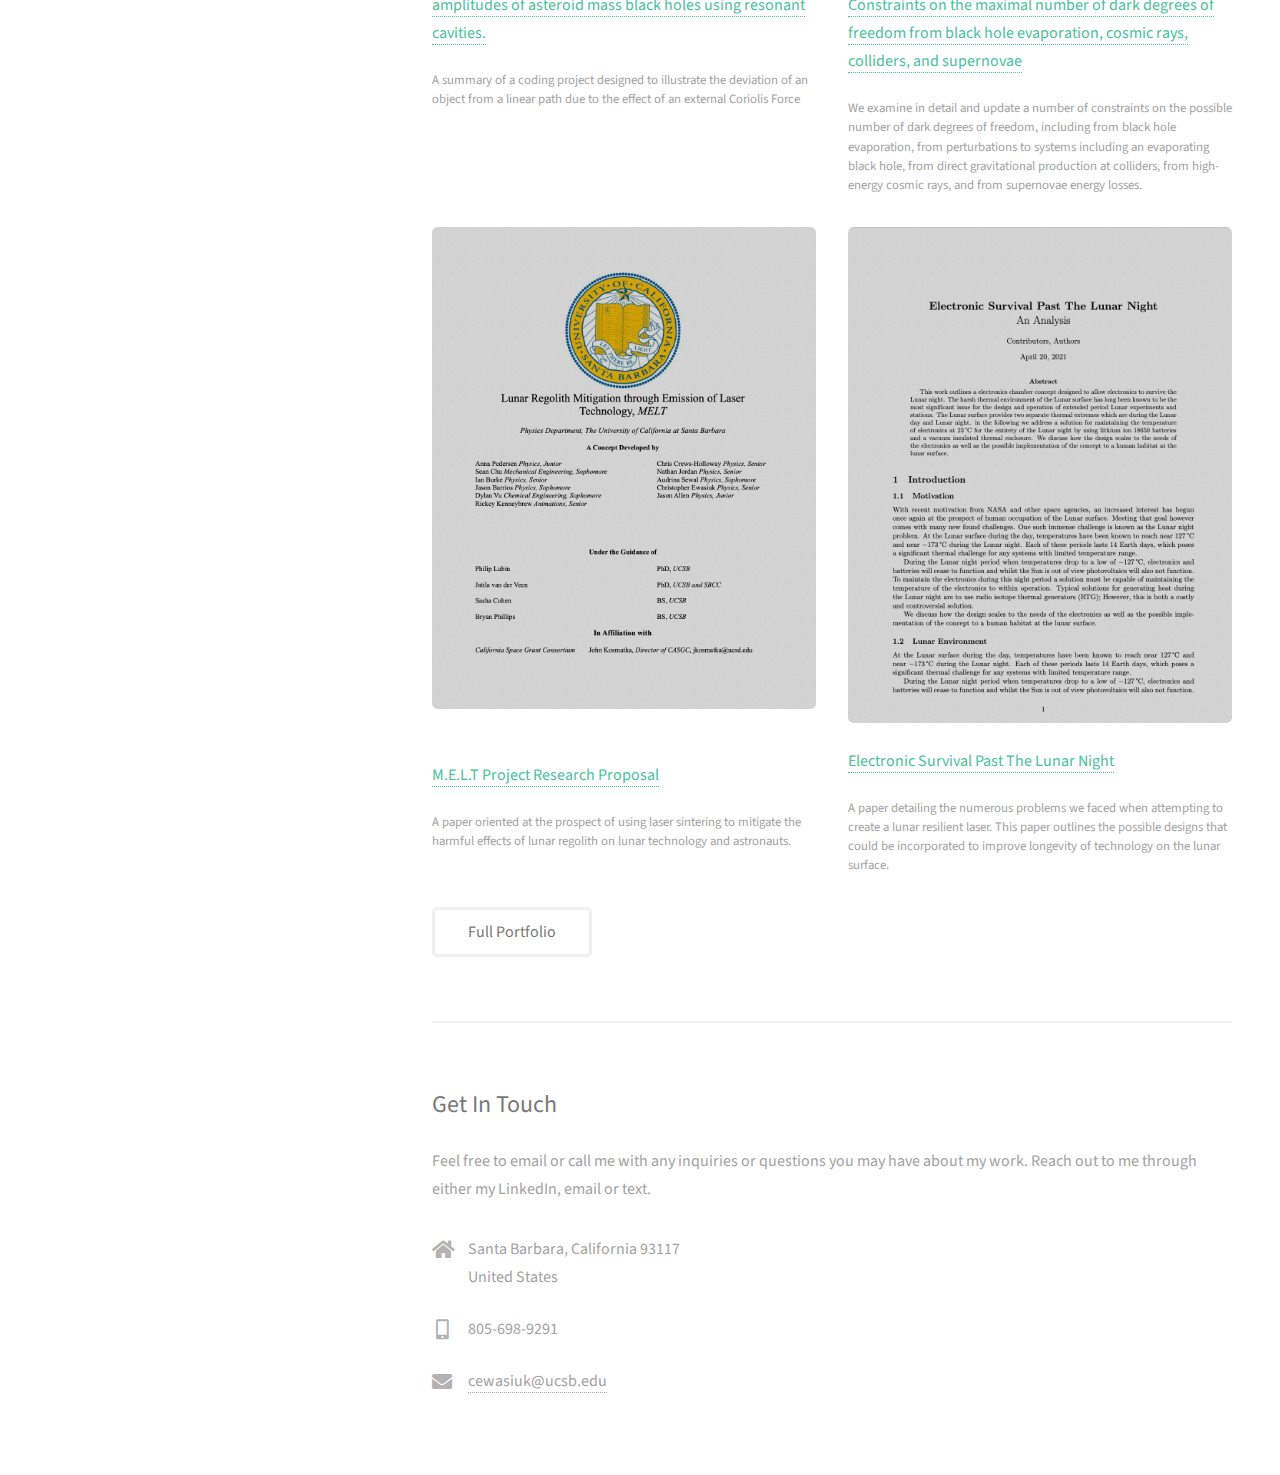
==== commit 44a4b447: "Add files via upload" ====
--- a/index.html
+++ b/index.html
@@ -25,7 +25,7 @@
 					<form action="https://www.linkedin.com/in/christopher-ewasiuk-82a64120b/">
 						<input type="submit" value="LinkedIn">
 						</form>
-						<form action="https://drive.google.com/file/d/1od22zKt7B7LR0fdqAVNOwuJrkXKGB4hR/view?usp=sharing">
+						<form action="https://drive.google.com/file/d/1uTzMuMfykt99mpIBioQlxnHyRsW7bJtX/view?usp=sharing">
 							<input type="submit" value="Resume">
 							</form>
 				</div>
@@ -77,54 +77,40 @@
 						<h2>Projects</h2>
 						<div class="row">
 							<article class="col-6 col-12-xsmall work-item">
+								<a href="images/thumbs/gravi_sig.png" class="image fit thumb" style="cursor: pointer; outline: 0px;"><img src="images/thumbs/gravi_sig.png" alt=""></a>
+								<a></a>
+								<h2></h2>
+								<a href ="https://arxiv.org/pdf/2410.15400">Constraining detection rates and gravitational wave amplitudes of asteroid mass black holes using resonant cavities.</a>
+								<h2></h2>	
+								<p>A summary of a coding project designed to illustrate the deviation of an object from a linear path due to the effect of an external Coriolis Force</p>
+						</article>
+							<article class="col-6 col-12-xsmall work-item">
+								<a href="images/thumbs/constraints.png" class="image fit thumb" style="cursor: pointer; outline: 0px;"><img src="images/thumbs/constraints.png" alt=""></a>
+								<a></a>
+								<h2></h2>
+								<br>
+								<a href ="https://arxiv.org/pdf/2409.11359">Constraints on the maximal number of dark degrees of freedom from black hole evaporation, cosmic rays, colliders, and supernovae</a>
+								<h2></h2>	
+								<p>We examine in detail and update a number of constraints on the possible number of dark degrees of freedom, including from black hole evaporation, from perturbations to systems including an evaporating black hole, from direct gravitational production at colliders, from high-energy cosmic rays, and from supernovae energy losses.</p>
+						</article>	
+							<article class="col-6 col-12-xsmall work-item">
 								<a href="images/thumbs/RP.png" class="image fit thumb" style="cursor: pointer; outline: 0px;"><img src="images/thumbs/RP.png" alt=""></a>
 								<a></a>
 								<h2></h2>
 								<br>
 								<a href ="https://drive.google.com/file/d/1G3NxlJACDOku3ssRFEMOMwwFKSwKffoA/view?usp=sharing">M.E.L.T Project Research Proposal </a>
 								<h2></h2>	
-								<p>A soon to be published paper oriented at the prospect of using laser sintering to mitigate the harmful effects of lunar regolith on lunar technology and astronauts.</p>
+								<p>A paper oriented at the prospect of using laser sintering to mitigate the harmful effects of lunar regolith on lunar technology and astronauts.</p>
 							</article>			
-							<article class="col-6 col-12-xsmall work-item">
-								<a href="images/thumbs/HC.png" class="image fit thumb" style="cursor: pointer; outline: 0px;"><img src="images/thumbs/HC.png" alt=""></a>
-								<a></a>
-								<h2></h2>
-								<a href ="https://drive.google.com/file/d/1qTR1HyWomZYc8K3uAt5KiYBdl4rA0m9V/view?usp=sharing">Measuring the Hubble Constant Using Sodium D Redshift and Graviational Waves </a>
-								<h2></h2>	
-								<p>This paper outlines the analysis of given data to determine the Hubble Constant. This was done using the noticable redshift to calculate the recessonal velocity of a far away galaxy. We were then able to process continuous signal data from gravitational waves to calculate the proper distance to the galaxy.</p>
-							</article>
 							<article class="col-6 col-12-xsmall work-item">
 								<a href="images/thumbs/TI.png" class="image fit thumb" style="cursor: pointer; outline: 0px;"><img src="images/thumbs/TI.png" alt=""></a>
 								<a></a>
 								<h2></h2>
 								<a href ="https://drive.google.com/file/d/1qG3LthXAlZELBkNAMPYZkUR-gJjnfCcK/view?usp=sharing">Electronic Survival Past The Lunar Night</a>
 								<h2></h2>	
-								<p>A second soon to be published paper detailing the numerous problems we faced when attempting to create a lunar resilient laser. This paper outlines the possible designs that could be incorporated to improve longevity of technology on the lunar surface.</p>
+								<p>A  paper detailing the numerous problems we faced when attempting to create a lunar resilient laser. This paper outlines the possible designs that could be incorporated to improve longevity of technology on the lunar surface.</p>
 							</article>
-							<article class="col-6 col-12-xsmall work-item">
-								<a href="images/thumbs/CF.png" class="image fit thumb" style="cursor: pointer; outline: 0px;"><img src="images/thumbs/CF.png" alt=""></a>
-								<a></a>
-								<h2></h2>
-								<a href ="https://drive.google.com/file/d/1Tsl9D94K9xUsn72bjaPOBS2mrAXFYmkR/view?usp=sharing">Coriolis Force on a Two Dimensional Object Due to the Earth's Rotation </a>
-								<h2></h2>	
-								<p>A summary of a coding project designed to illustrate the deviation of an object from a linear path due to the effect of an external Coriolis Force</p>
-							</article>
-							<article class="col-6 col-12-xsmall work-item">
-								<a href="images/thumbs/MI.png" class="image fit thumb" style="cursor: pointer; outline: 0px;"><img src="images/thumbs/MI.png" alt=""></a>
-								<a></a>
-								<h2></h2>
-								<a href ="https://drive.google.com/file/d/168sgkGkQBVQuEK2iRsjmVg5jV-Smj35y/view?usp=sharing">Measuring the Index of Refraction Using a Michelson Interferometer</a>
-								<h2></h2>	
-								<p>Using a Michelson Interferometer, I was able to calculate the index of refraction of air by slowly releasing air into a vacuum chamber. By measuring the change in number of interference patterns on a screen, I was able to measure an index value that was both accurate and precise compared to the actual value.</p>
-							</article>
-							<article class="col-6 col-12-xsmall work-item">
-								<a href="images/thumbs/AU.png" class="image fit thumb" style="cursor: pointer; outline: 0px;"><img src="images/thumbs/AU.png" alt=""></a>
-								<a></a>
-								<h2></h2>
-								<a href ="https://drive.google.com/file/d/1Mjc2VofhPYbtRqs7-HWRYAAvFCUDBJEt/view?usp=sharing">Measuring the Astronomical Unit Using Ceres at Opposition</a>
-								<h2></h2>	
-								<p>Using the transit of the dwarf planet ceres, I was able to collect data over multiple days to calculate the Astronomical Unit. This was done by subtracting the rotation of the Earth to linearize our data, and then using parallax angles to calculate the distance from the Earth to the Sun. </p>
-							</article>
+
 
 						</div>
 						<ul class="actions">
